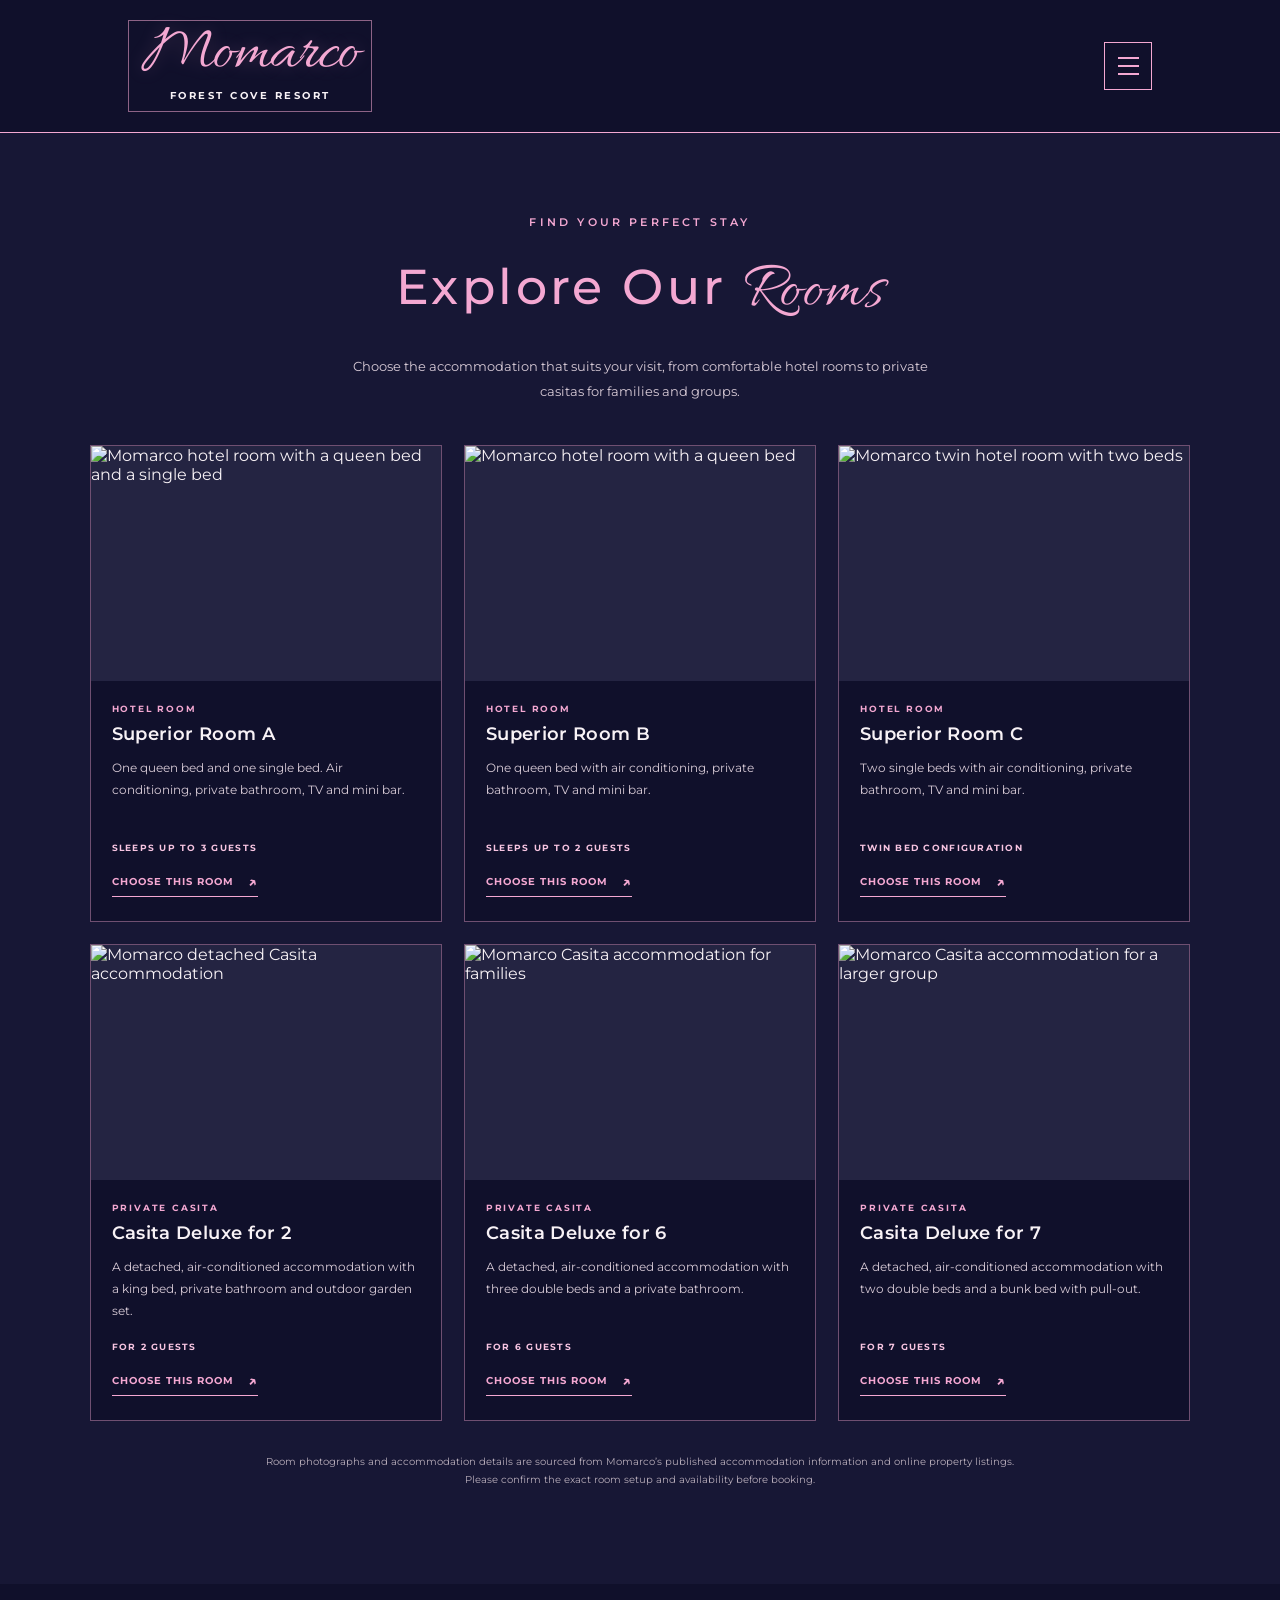
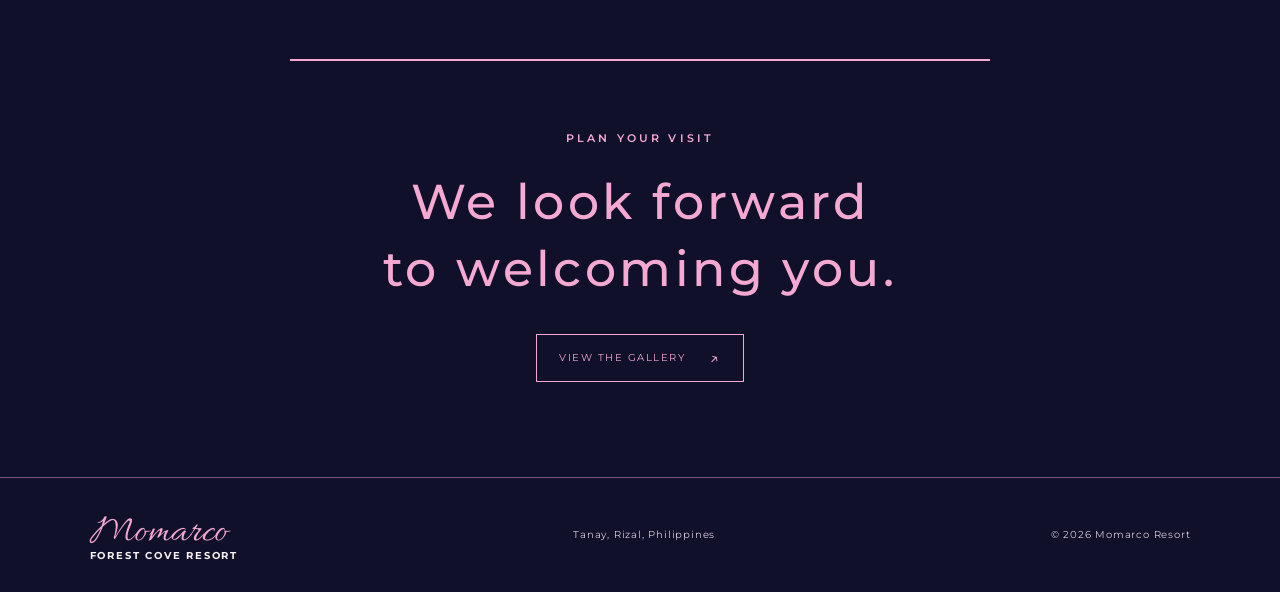
==== accommodation.html @ 99fe20fa "Create dedicated accommodation page" ====
<!doctype html>
<html lang="en">
<head>
  <meta charset="utf-8">
  <meta name="viewport" content="width=device-width, initial-scale=1">
  <meta name="theme-color" content="#11112d">
  <meta name="description" content="Explore rooms and casitas at Momarco Forest Cove Resort in Tanay, Rizal, Philippines.">
  <title>Accommodation | Momarco Forest Cove Resort</title>
  <link rel="preconnect" href="https://fonts.googleapis.com">
  <link rel="preconnect" href="https://fonts.gstatic.com" crossorigin>
  <link href="https://fonts.googleapis.com/css2?family=Allura&family=DM+Sans:wght@400;500;600;700&family=Montserrat:wght@400;500;600;700&display=swap" rel="stylesheet">
  <link rel="stylesheet" href="assets/css/style.css">
  <script src="assets/js/main.js" defer></script>
</head>
<body>
  <a class="skip-link" href="#main">Skip to content</a>
  <header class="site-header">
    <a class="brand" href="index.html" aria-label="Momarco Forest Cove Resort home">
      <span class="brand-script">Momarco</span>
      <span class="brand-place">FOREST COVE RESORT</span>
    </a>
    <button class="menu-toggle" type="button" aria-label="Open navigation" aria-expanded="false" aria-controls="primary-nav">
      <span></span><span></span><span></span>
    </button>
    <nav class="primary-nav" id="primary-nav" aria-label="Main navigation">
      <a href="index.html#about">About</a>
      <a href="index.html#gallery">Gallery</a>
      <a href="accommodation.html" aria-current="page">Accommodation</a>
      <a href="index.html#contact">Contact</a>
    </nav>
  </header>
  <main id="main">
    <section class="rooms-section" id="accommodation">
      <p class="location">FIND YOUR PERFECT STAY</p>
      <h2>Explore Our <span>Rooms</span></h2>
      <p class="rooms-intro">Choose the accommodation that suits your visit, from comfortable hotel rooms to private casitas for families and groups.</p>
      <div class="room-grid">
        <article class="room-card"><img src="https://aw-d.tripcdn.com/images/0220t12000hg7d8pfD9D4.jpg" alt="Momarco hotel room with a queen bed and a single bed" loading="lazy"><div class="room-card-content"><p class="room-category">HOTEL ROOM</p><h3>Superior Room A</h3><p>One queen bed and one single bed. Air conditioning, private bathroom, TV and mini bar.</p><p class="room-capacity">SLEEPS UP TO 3 GUESTS</p><a class="room-link" href="#contact">Choose this room <span aria-hidden="true">↗</span></a></div></article>
        <article class="room-card"><img src="https://aw-d.tripcdn.com/images/0222s12000a9x8hlkA1CD.jpg" alt="Momarco hotel room with a queen bed" loading="lazy"><div class="room-card-content"><p class="room-category">HOTEL ROOM</p><h3>Superior Room B</h3><p>One queen bed with air conditioning, private bathroom, TV and mini bar.</p><p class="room-capacity">SLEEPS UP TO 2 GUESTS</p><a class="room-link" href="#contact">Choose this room <span aria-hidden="true">↗</span></a></div></article>
        <article class="room-card"><img src="https://images.trvl-media.com/lodging/46000000/45660000/45656500/45656438/636c57ac.jpg?h=800&impolicy=fcrop&quality=medium&w=1200" alt="Momarco twin hotel room with two beds" loading="lazy"><div class="room-card-content"><p class="room-category">HOTEL ROOM</p><h3>Superior Room C</h3><p>Two single beds with air conditioning, private bathroom, TV and mini bar.</p><p class="room-capacity">TWIN BED CONFIGURATION</p><a class="room-link" href="#contact">Choose this room <span aria-hidden="true">↗</span></a></div></article>
        <article class="room-card"><img src="https://i.imgur.com/9LUOAqy.jpg" alt="Momarco detached Casita accommodation" loading="lazy"><div class="room-card-content"><p class="room-category">PRIVATE CASITA</p><h3>Casita Deluxe for 2</h3><p>A detached, air-conditioned accommodation with a king bed, private bathroom and outdoor garden set.</p><p class="room-capacity">FOR 2 GUESTS</p><a class="room-link" href="#contact">Choose this room <span aria-hidden="true">↗</span></a></div></article>
        <article class="room-card"><img src="https://i.imgur.com/8oZcl59.jpg" alt="Momarco Casita accommodation for families" loading="lazy"><div class="room-card-content"><p class="room-category">PRIVATE CASITA</p><h3>Casita Deluxe for 6</h3><p>A detached, air-conditioned accommodation with three double beds and a private bathroom.</p><p class="room-capacity">FOR 6 GUESTS</p><a class="room-link" href="#contact">Choose this room <span aria-hidden="true">↗</span></a></div></article>
        <article class="room-card"><img src="https://i.imgur.com/7xTlYbB.jpg" alt="Momarco Casita accommodation for a larger group" loading="lazy"><div class="room-card-content"><p class="room-category">PRIVATE CASITA</p><h3>Casita Deluxe for 7</h3><p>A detached, air-conditioned accommodation with two double beds and a bunk bed with pull-out.</p><p class="room-capacity">FOR 7 GUESTS</p><a class="room-link" href="#contact">Choose this room <span aria-hidden="true">↗</span></a></div></article>
      </div>
      <p class="rooms-note">Room photographs and accommodation details are sourced from Momarco’s published accommodation information and online property listings. Please confirm the exact room setup and availability before booking.</p>
    </section>
    <section class="contact" id="contact">
      <div class="pink-rule" aria-hidden="true"></div>
      <p class="location">PLAN YOUR VISIT</p>
      <h2>We look forward<br>to welcoming you.</h2>
      <a class="outline-link" href="index.html#gallery">View the gallery <span aria-hidden="true">↗</span></a>
    </section>
  </main>
  <footer class="site-footer">
    <a class="footer-brand" href="index.html">Momarco <span>FOREST COVE RESORT</span></a>
    <p>Tanay, Rizal, Philippines</p>
    <small>© <span id="year"></span> Momarco Resort</small>
  </footer>
</body>
</html>
---- assets/css/style.css ----
:root {
  --night: #10102b;
  --night-soft: #171735;
  --pink: #f4a8d2;
  --pink-soft: #f8c5e2;
  --white: #f8f2f6;
  --muted: #d8cbd7;
  --sans: "Montserrat", "DM Sans", Arial, sans-serif;
}
* { box-sizing: border-box; }
html { scroll-behavior: smooth; }
body { margin: 0; color: var(--white); background: var(--night); font-family: var(--sans); -webkit-font-smoothing: antialiased; }
a { color: inherit; text-decoration: none; }
.skip-link { position: absolute; top: -60px; left: 12px; z-index: 20; padding: 12px; background: white; color: var(--night); }
.skip-link:focus { top: 12px; }
.site-header { min-height: 126px; padding: 20px 7%; display: flex; align-items: center; justify-content: space-between; border-bottom: 1px solid var(--pink); position: relative; z-index: 5; background: var(--night); }
.brand { display: flex; flex-direction: column; align-items: center; min-width: 230px; color: var(--pink); padding: 5px 13px 9px; border: 1px solid rgba(244,168,210,.55); }
.brand-script { font: 400 66px/.88 "Allura", cursive; letter-spacing: -.025em; text-shadow: 0 0 18px rgba(244,168,210,.22); }
.brand-place { margin-top: 5px; font-size: 10px; font-weight: 700; letter-spacing: .25em; color: var(--white); white-space: nowrap; }
.menu-toggle { width: 48px; height: 48px; border: 1px solid var(--pink); background: transparent; display: flex; flex-direction: column; justify-content: center; align-items: center; gap: 6px; cursor: pointer; }
.menu-toggle span { width: 21px; height: 2px; background: var(--pink); transition: transform .2s ease; }
.menu-toggle[aria-expanded="true"] span:first-child { transform: translateY(8px) rotate(45deg); }
.menu-toggle[aria-expanded="true"] span:nth-child(2) { opacity: 0; }
.menu-toggle[aria-expanded="true"] span:last-child { transform: translateY(-8px) rotate(-45deg); }
.primary-nav { display: none; position: absolute; top: 100%; right: 7%; width: min(270px, 86vw); padding: 12px 22px; background: var(--night-soft); border: 1px solid var(--pink); }
.primary-nav.is-open { display: flex; flex-direction: column; }
.primary-nav a { padding: 15px 2px; color: var(--pink-soft); font-size: 11px; letter-spacing: .13em; text-transform: uppercase; border-bottom: 1px solid rgba(244,168,210,.22); }
.primary-nav a:last-child { border-bottom: 0; }
.intro { min-height: 0; padding: 48px 25px 18px; display: flex; flex-direction: column; align-items: center; justify-content: flex-start; text-align: center; }
.location { margin: 0 0 39px; color: var(--pink); font-size: 11px; font-weight: 600; letter-spacing: .29em; }
h1 { max-width: 900px; margin: 0; color: var(--pink); font-size: clamp(23px, 4.8vw, 38px); font-weight: 500; letter-spacing: .105em; line-height: 1.4; }
.intro-copy { max-width: 650px; margin: 75px auto 32px; color: var(--pink-soft); font-size: 14px; font-weight: 500; line-height: 1.9; letter-spacing: .12em; }
.reservation-button { min-height: 52px; display: inline-flex; align-items: center; justify-content: center; gap: 18px; margin: 0 auto 34px; padding: 0 25px; border: 1px solid var(--pink); background: var(--pink); color: var(--night); font-size: 10px; font-weight: 700; letter-spacing: .14em; text-align: center; transition: background .2s ease, color .2s ease, transform .2s ease; }
.reservation-button span { font-size: 17px; }
.reservation-button:hover, .reservation-button:focus-visible { background: transparent; color: var(--pink); transform: translateY(-2px); }
.pink-rule { width: min(100%, 700px); height: 2px; background: var(--pink); }
.gallery { display: grid; grid-template-columns: repeat(3, 1fr); gap: 12px; padding: 35px 7% 85px; }
.gallery-tile { min-height: 260px; margin: 0; position: relative; overflow: hidden; background: #171735; border: 1px solid rgba(244,168,210,.48); outline: 1px solid rgba(244,168,210,.12); outline-offset: 4px; }
.gallery-tile img { display: block; width: 100%; height: 100%; min-height: 260px; object-fit: cover; transition: transform .45s ease; }
.gallery-tile:hover img { transform: scale(1.04); }
.gallery-tile figcaption { position: absolute; inset: auto 0 0; padding: 35px 18px 17px; color: white; font-size: 9px; letter-spacing: .2em; background: linear-gradient(transparent, rgba(10,12,30,.82)); }
.stay { padding: 90px 25px 105px; text-align: center; background: var(--night-soft); }
.stay .location, .contact .location { margin-bottom: 24px; }
.stay h2, .contact h2 { margin: 0; color: var(--pink); font-size: clamp(32px, 6vw, 49px); font-weight: 500; letter-spacing: .07em; }
.stay h2 span { font-family: "Allura", cursive; font-size: 1.35em; letter-spacing: 0; }
.stay-copy { max-width: 520px; margin: 25px auto 30px; color: var(--muted); font-size: 13px; line-height: 1.9; }
.outline-link { min-height: 48px; display: inline-flex; align-items: center; gap: 24px; padding: 0 22px; border: 1px solid var(--pink); color: var(--pink); font-size: 10px; letter-spacing: .15em; text-transform: uppercase; }
.outline-link span { font-size: 17px; }
.contact { padding: 75px 25px 95px; display: flex; flex-direction: column; align-items: center; text-align: center; }
.contact .pink-rule { margin-bottom: 70px; }
.contact h2 { margin-bottom: 32px; line-height: 1.35; }
.site-footer { padding: 30px 7%; display: flex; align-items: center; justify-content: space-between; gap: 20px; border-top: 1px solid rgba(244,168,210,.45); color: var(--muted); }
.footer-brand { color: var(--pink); font: 40px "Allura", cursive; }
.footer-brand span { display: block; margin-top: -9px; text-align: center; color: var(--white); font: 700 10px var(--sans); letter-spacing: .18em; }
.site-footer p, .site-footer small { font-size: 10px; letter-spacing: .08em; }
@media (min-width: 900px) {
  .site-header { padding-left: 10%; padding-right: 10%; }
  .intro { min-height: 620px; }
  .intro-copy { font-size: 15px; }
  .gallery { padding-left: 10%; padding-right: 10%; gap: 18px; }
  .gallery-tile, .gallery-tile img { min-height: 390px; }
}
@media (max-width: 600px) {
  .site-header { min-height: 118px; padding: 17px 22px; }
  .brand { min-width: 0; padding: 5px 10px 8px; }
  .brand-script { font-size: 58px; }
  .brand-place { font-size: 8px; letter-spacing: .2em; }
  .menu-toggle { width: 43px; height: 43px; }
  .intro { min-height: 0; padding: 28px 23px 14px; }
  .location { margin-bottom: 34px; font-size: 10px; letter-spacing: .23em; }
  h1 { max-width: 350px; font-size: 23px; letter-spacing: .075em; }
  .intro-copy { margin-top: 48px; margin-bottom: 25px; font-size: 12px; line-height: 1.85; letter-spacing: .105em; }
  .reservation-button { width: min(100%, 330px); min-height: 50px; margin-bottom: 25px; padding: 0 14px; font-size: 9px; letter-spacing: .1em; }
  .gallery { grid-template-columns: 1fr 1fr; gap: 9px; padding: 10px 22px 68px; }
  .gallery-tile, .gallery-tile img { min-height: 190px; }
  .gallery-tile:nth-child(5), .gallery-tile:nth-child(6) { min-height: 180px; }
  .stay { padding: 75px 23px 82px; }
  .stay-copy { font-size: 12px; }
  .contact { padding: 58px 22px 75px; }
  .contact .pink-rule { margin-bottom: 58px; }
  .site-footer { padding: 28px 22px; flex-direction: column; text-align: center; }
}
@media (prefers-reduced-motion: reduce) {
  html { scroll-behavior: auto; }
  *, *::before, *::after { transition-duration: .01ms !important; animation-duration: .01ms !important; }
}
/* Accommodation room selection */
.rooms-section { padding: 82px 7% 95px; text-align: center; background: var(--night-soft); }
.rooms-section > .location { margin-bottom: 22px; }
.rooms-section h2 { margin: 0; color: var(--pink); font-size: clamp(32px, 6vw, 49px); font-weight: 500; letter-spacing: .07em; }
.rooms-section h2 span { font-family: "Allura", cursive; font-size: 1.35em; letter-spacing: 0; }
.rooms-intro { max-width: 610px; margin: 20px auto 42px; color: var(--muted); font-size: 13px; line-height: 1.9; }
.room-grid { display: grid; grid-template-columns: repeat(3, minmax(0, 1fr)); gap: 22px; max-width: 1160px; margin: 0 auto; text-align: left; }
.room-card { overflow: hidden; background: var(--night); border: 1px solid rgba(244,168,210,.42); }
.room-card > img { display: block; width: 100%; height: 235px; object-fit: cover; background: #242442; }
.room-card-content { padding: 22px 21px 24px; }
.room-category { margin: 0 0 9px; color: var(--pink); font-size: 9px; font-weight: 700; letter-spacing: .2em; }
.room-card h3 { margin: 0 0 12px; color: var(--white); font-size: 18px; font-weight: 600; letter-spacing: .02em; }
.room-card-content > p:not(.room-category):not(.room-capacity) { min-height: 68px; margin: 0; color: var(--muted); font-size: 12px; line-height: 1.8; }
.room-capacity { margin: 17px 0; color: var(--pink-soft); font-size: 9px; font-weight: 700; letter-spacing: .14em; }
.room-link { display: inline-flex; align-items: center; gap: 14px; padding-bottom: 5px; border-bottom: 1px solid var(--pink); color: var(--pink); font-size: 10px; font-weight: 700; letter-spacing: .1em; text-transform: uppercase; }
.room-link span { font-size: 15px; }
.rooms-note { max-width: 760px; margin: 32px auto 0; color: #b8adba; font-size: 10px; line-height: 1.8; }
@media (max-width: 900px) { .room-grid { grid-template-columns: repeat(2, minmax(0, 1fr)); } }
@media (max-width: 600px) {
  .rooms-section { padding: 65px 20px 72px; }
  .rooms-intro { margin: 17px auto 30px; font-size: 12px; }
  .room-grid { grid-template-columns: 1fr; gap: 18px; }
  .room-card > img { height: 235px; }
  .room-card-content { padding: 20px; }
  .room-card-content > p:not(.room-category):not(.room-capacity) { min-height: 0; }
}
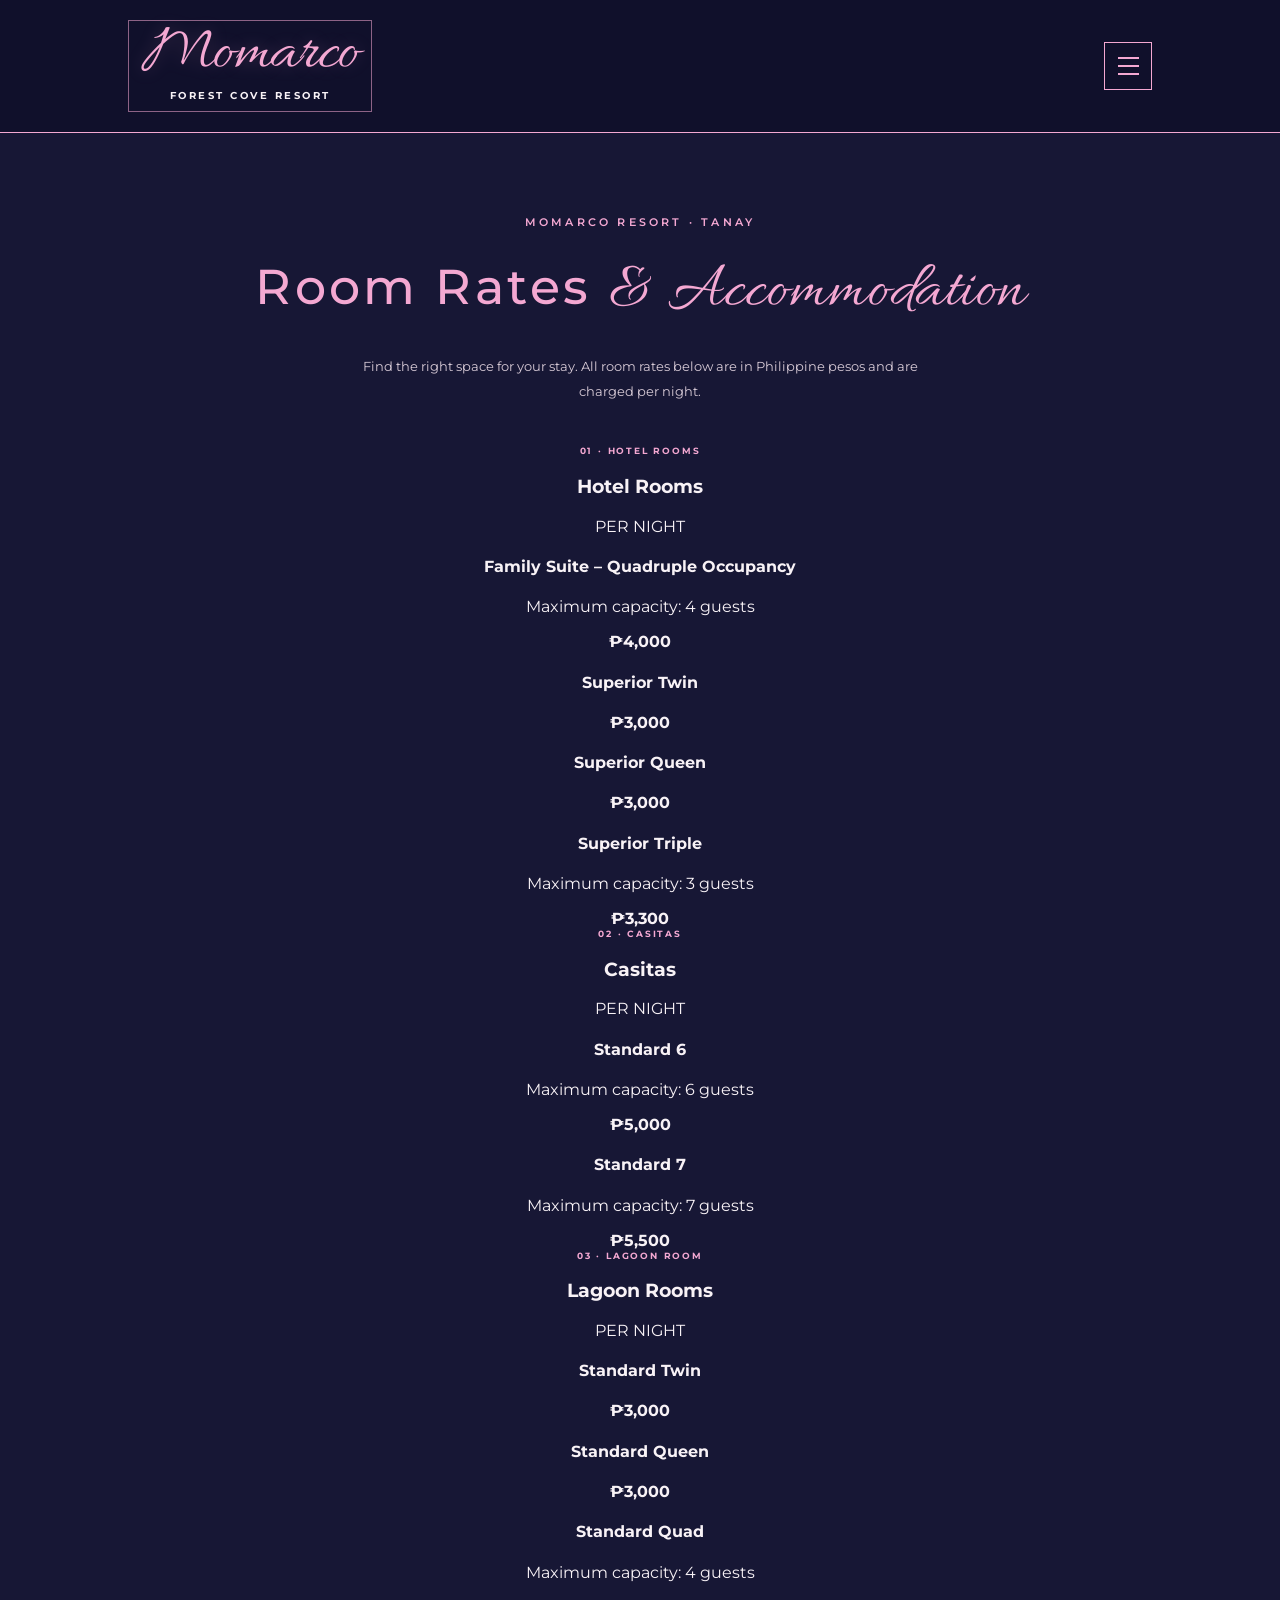
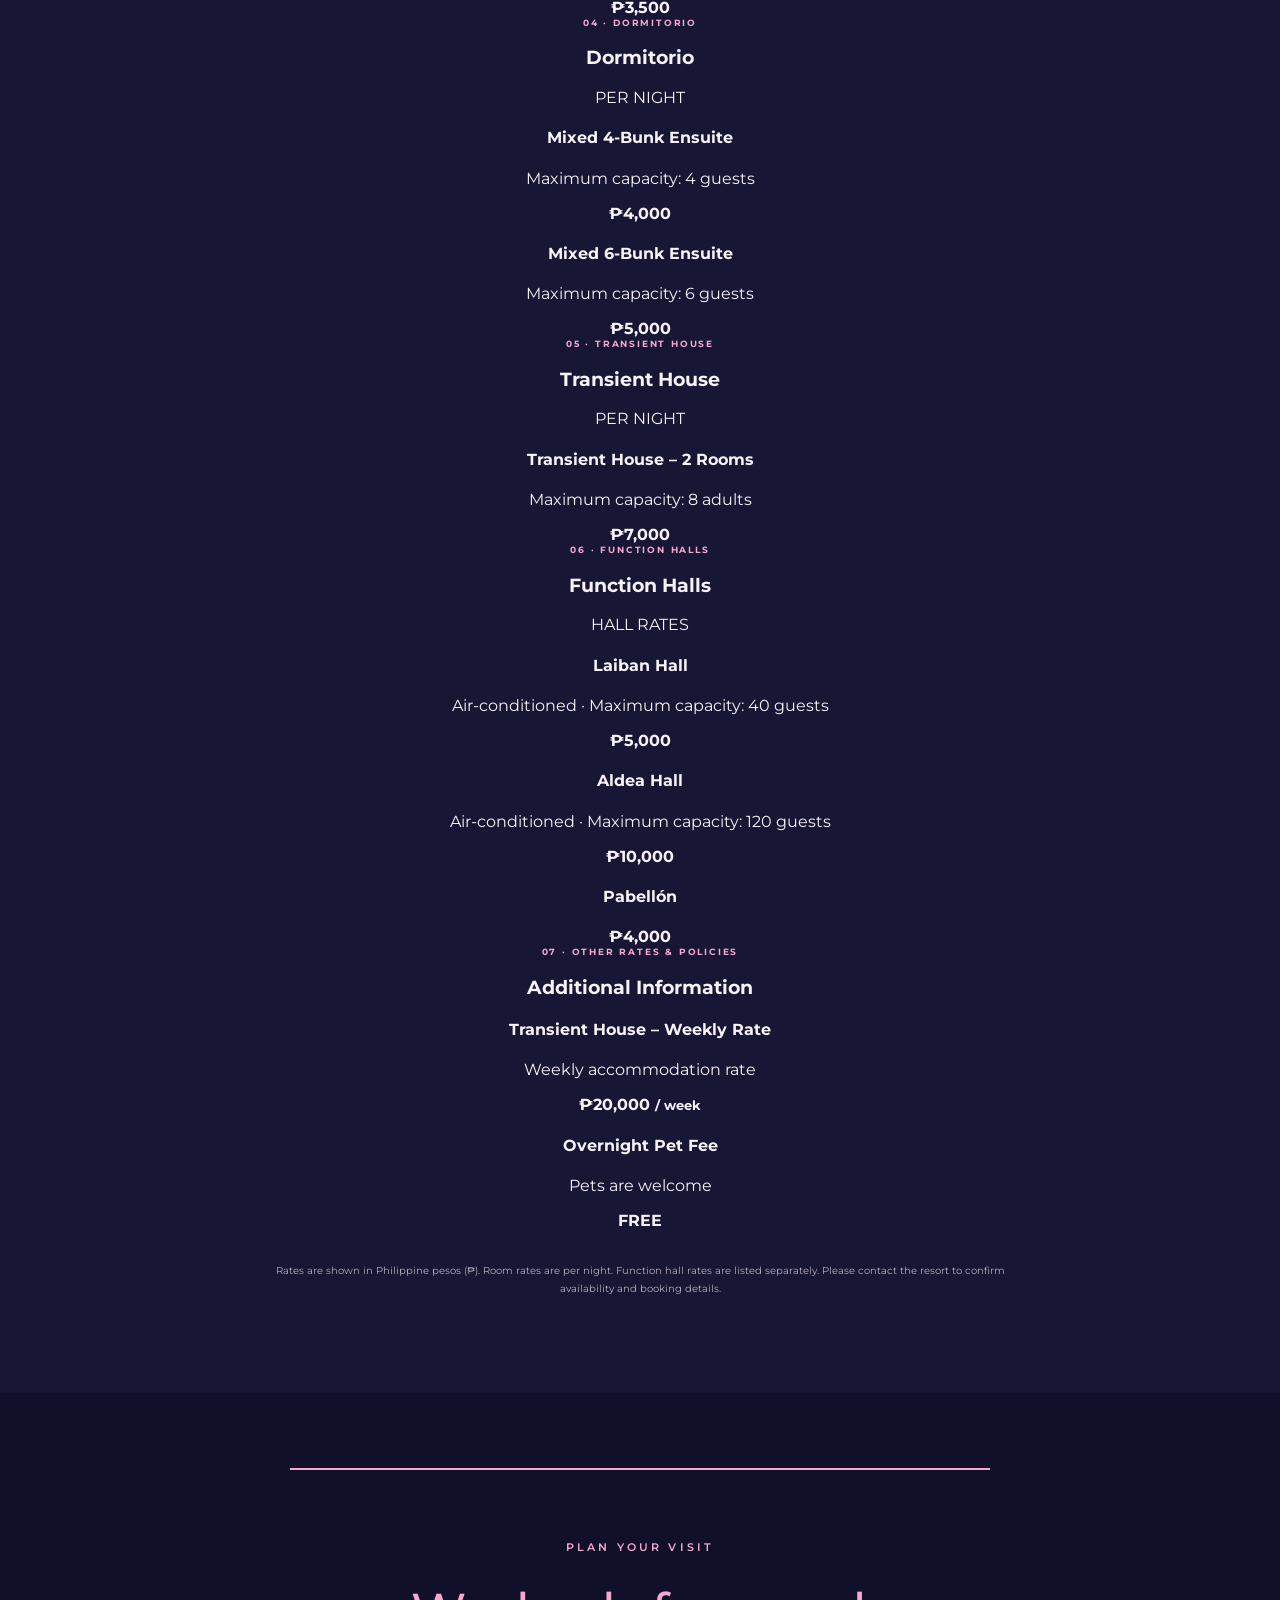
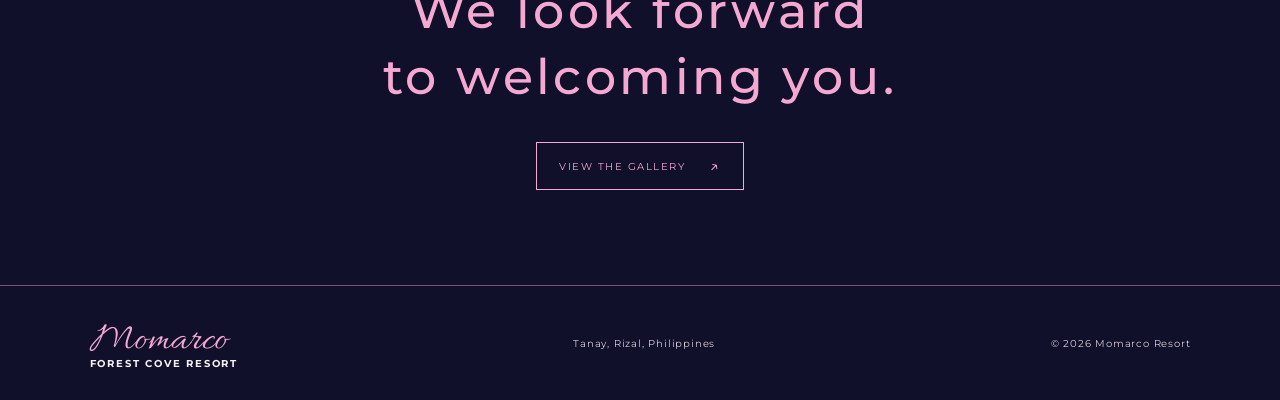
==== commit c2719bbc: "Update accommodation page with official room rates" ====
--- a/accommodation.html
+++ b/accommodation.html
@@ -31,18 +31,17 @@
   </header>
   <main id="main">
     <section class="rooms-section" id="accommodation">
-      <p class="location">FIND YOUR PERFECT STAY</p>
-      <h2>Explore Our <span>Rooms</span></h2>
-      <p class="rooms-intro">Choose the accommodation that suits your visit, from comfortable hotel rooms to private casitas for families and groups.</p>
-      <div class="room-grid">
-        <article class="room-card"><img src="https://aw-d.tripcdn.com/images/0220t12000hg7d8pfD9D4.jpg" alt="Momarco hotel room with a queen bed and a single bed" loading="lazy"><div class="room-card-content"><p class="room-category">HOTEL ROOM</p><h3>Superior Room A</h3><p>One queen bed and one single bed. Air conditioning, private bathroom, TV and mini bar.</p><p class="room-capacity">SLEEPS UP TO 3 GUESTS</p><a class="room-link" href="#contact">Choose this room <span aria-hidden="true">↗</span></a></div></article>
-        <article class="room-card"><img src="https://aw-d.tripcdn.com/images/0222s12000a9x8hlkA1CD.jpg" alt="Momarco hotel room with a queen bed" loading="lazy"><div class="room-card-content"><p class="room-category">HOTEL ROOM</p><h3>Superior Room B</h3><p>One queen bed with air conditioning, private bathroom, TV and mini bar.</p><p class="room-capacity">SLEEPS UP TO 2 GUESTS</p><a class="room-link" href="#contact">Choose this room <span aria-hidden="true">↗</span></a></div></article>
-        <article class="room-card"><img src="https://images.trvl-media.com/lodging/46000000/45660000/45656500/45656438/636c57ac.jpg?h=800&impolicy=fcrop&quality=medium&w=1200" alt="Momarco twin hotel room with two beds" loading="lazy"><div class="room-card-content"><p class="room-category">HOTEL ROOM</p><h3>Superior Room C</h3><p>Two single beds with air conditioning, private bathroom, TV and mini bar.</p><p class="room-capacity">TWIN BED CONFIGURATION</p><a class="room-link" href="#contact">Choose this room <span aria-hidden="true">↗</span></a></div></article>
-        <article class="room-card"><img src="https://i.imgur.com/9LUOAqy.jpg" alt="Momarco detached Casita accommodation" loading="lazy"><div class="room-card-content"><p class="room-category">PRIVATE CASITA</p><h3>Casita Deluxe for 2</h3><p>A detached, air-conditioned accommodation with a king bed, private bathroom and outdoor garden set.</p><p class="room-capacity">FOR 2 GUESTS</p><a class="room-link" href="#contact">Choose this room <span aria-hidden="true">↗</span></a></div></article>
-        <article class="room-card"><img src="https://i.imgur.com/8oZcl59.jpg" alt="Momarco Casita accommodation for families" loading="lazy"><div class="room-card-content"><p class="room-category">PRIVATE CASITA</p><h3>Casita Deluxe for 6</h3><p>A detached, air-conditioned accommodation with three double beds and a private bathroom.</p><p class="room-capacity">FOR 6 GUESTS</p><a class="room-link" href="#contact">Choose this room <span aria-hidden="true">↗</span></a></div></article>
-        <article class="room-card"><img src="https://i.imgur.com/7xTlYbB.jpg" alt="Momarco Casita accommodation for a larger group" loading="lazy"><div class="room-card-content"><p class="room-category">PRIVATE CASITA</p><h3>Casita Deluxe for 7</h3><p>A detached, air-conditioned accommodation with two double beds and a bunk bed with pull-out.</p><p class="room-capacity">FOR 7 GUESTS</p><a class="room-link" href="#contact">Choose this room <span aria-hidden="true">↗</span></a></div></article>
-      </div>
-      <p class="rooms-note">Room photographs and accommodation details are sourced from Momarco’s published accommodation information and online property listings. Please confirm the exact room setup and availability before booking.</p>
+      <p class="location">MOMARCO RESORT · TANAY</p>
+      <h2>Room Rates <span>&amp; Accommodation</span></h2>
+      <p class="rooms-intro">Find the right space for your stay. All room rates below are in Philippine pesos and are charged per night.</p>
+      <div class="rate-category"><div class="rate-category-heading"><p class="room-category">01 · HOTEL ROOMS</p><h3>Hotel Rooms</h3><span class="rate-period">PER NIGHT</span></div><div class="rate-list"><article class="rate-item"><div><h4>Family Suite – Quadruple Occupancy</h4><p>Maximum capacity: 4 guests</p></div><strong>₱4,000</strong></article><article class="rate-item"><div><h4>Superior Twin</h4></div><strong>₱3,000</strong></article><article class="rate-item"><div><h4>Superior Queen</h4></div><strong>₱3,000</strong></article><article class="rate-item"><div><h4>Superior Triple</h4><p>Maximum capacity: 3 guests</p></div><strong>₱3,300</strong></article></div></div>
+      <div class="rate-category"><div class="rate-category-heading"><p class="room-category">02 · CASITAS</p><h3>Casitas</h3><span class="rate-period">PER NIGHT</span></div><div class="rate-list"><article class="rate-item"><div><h4>Standard 6</h4><p>Maximum capacity: 6 guests</p></div><strong>₱5,000</strong></article><article class="rate-item"><div><h4>Standard 7</h4><p>Maximum capacity: 7 guests</p></div><strong>₱5,500</strong></article></div></div>
+      <div class="rate-category"><div class="rate-category-heading"><p class="room-category">03 · LAGOON ROOM</p><h3>Lagoon Rooms</h3><span class="rate-period">PER NIGHT</span></div><div class="rate-list"><article class="rate-item"><div><h4>Standard Twin</h4></div><strong>₱3,000</strong></article><article class="rate-item"><div><h4>Standard Queen</h4></div><strong>₱3,000</strong></article><article class="rate-item"><div><h4>Standard Quad</h4><p>Maximum capacity: 4 guests</p></div><strong>₱3,500</strong></article></div></div>
+      <div class="rate-category"><div class="rate-category-heading"><p class="room-category">04 · DORMITORIO</p><h3>Dormitorio</h3><span class="rate-period">PER NIGHT</span></div><div class="rate-list"><article class="rate-item"><div><h4>Mixed 4-Bunk Ensuite</h4><p>Maximum capacity: 4 guests</p></div><strong>₱4,000</strong></article><article class="rate-item"><div><h4>Mixed 6-Bunk Ensuite</h4><p>Maximum capacity: 6 guests</p></div><strong>₱5,000</strong></article></div></div>
+      <div class="rate-category"><div class="rate-category-heading"><p class="room-category">05 · TRANSIENT HOUSE</p><h3>Transient House</h3><span class="rate-period">PER NIGHT</span></div><div class="rate-list"><article class="rate-item"><div><h4>Transient House – 2 Rooms</h4><p>Maximum capacity: 8 adults</p></div><strong>₱7,000</strong></article></div></div>
+      <div class="rate-category"><div class="rate-category-heading"><p class="room-category">06 · FUNCTION HALLS</p><h3>Function Halls</h3><span class="rate-period">HALL RATES</span></div><div class="rate-list"><article class="rate-item"><div><h4>Laiban Hall</h4><p>Air-conditioned · Maximum capacity: 40 guests</p></div><strong>₱5,000</strong></article><article class="rate-item"><div><h4>Aldea Hall</h4><p>Air-conditioned · Maximum capacity: 120 guests</p></div><strong>₱10,000</strong></article><article class="rate-item"><div><h4>Pabellón</h4></div><strong>₱4,000</strong></article></div></div>
+      <div class="rate-category"><div class="rate-category-heading"><p class="room-category">07 · OTHER RATES &amp; POLICIES</p><h3>Additional Information</h3></div><div class="rate-list"><article class="rate-item"><div><h4>Transient House – Weekly Rate</h4><p>Weekly accommodation rate</p></div><strong>₱20,000 <small>/ week</small></strong></article><article class="rate-item"><div><h4>Overnight Pet Fee</h4><p>Pets are welcome</p></div><strong><span class="free-rate">FREE</span></strong></article></div></div>
+      <p class="rooms-note">Rates are shown in Philippine pesos (₱). Room rates are per night. Function hall rates are listed separately. Please contact the resort to confirm availability and booking details.</p>
     </section>
     <section class="contact" id="contact">
       <div class="pink-rule" aria-hidden="true"></div>
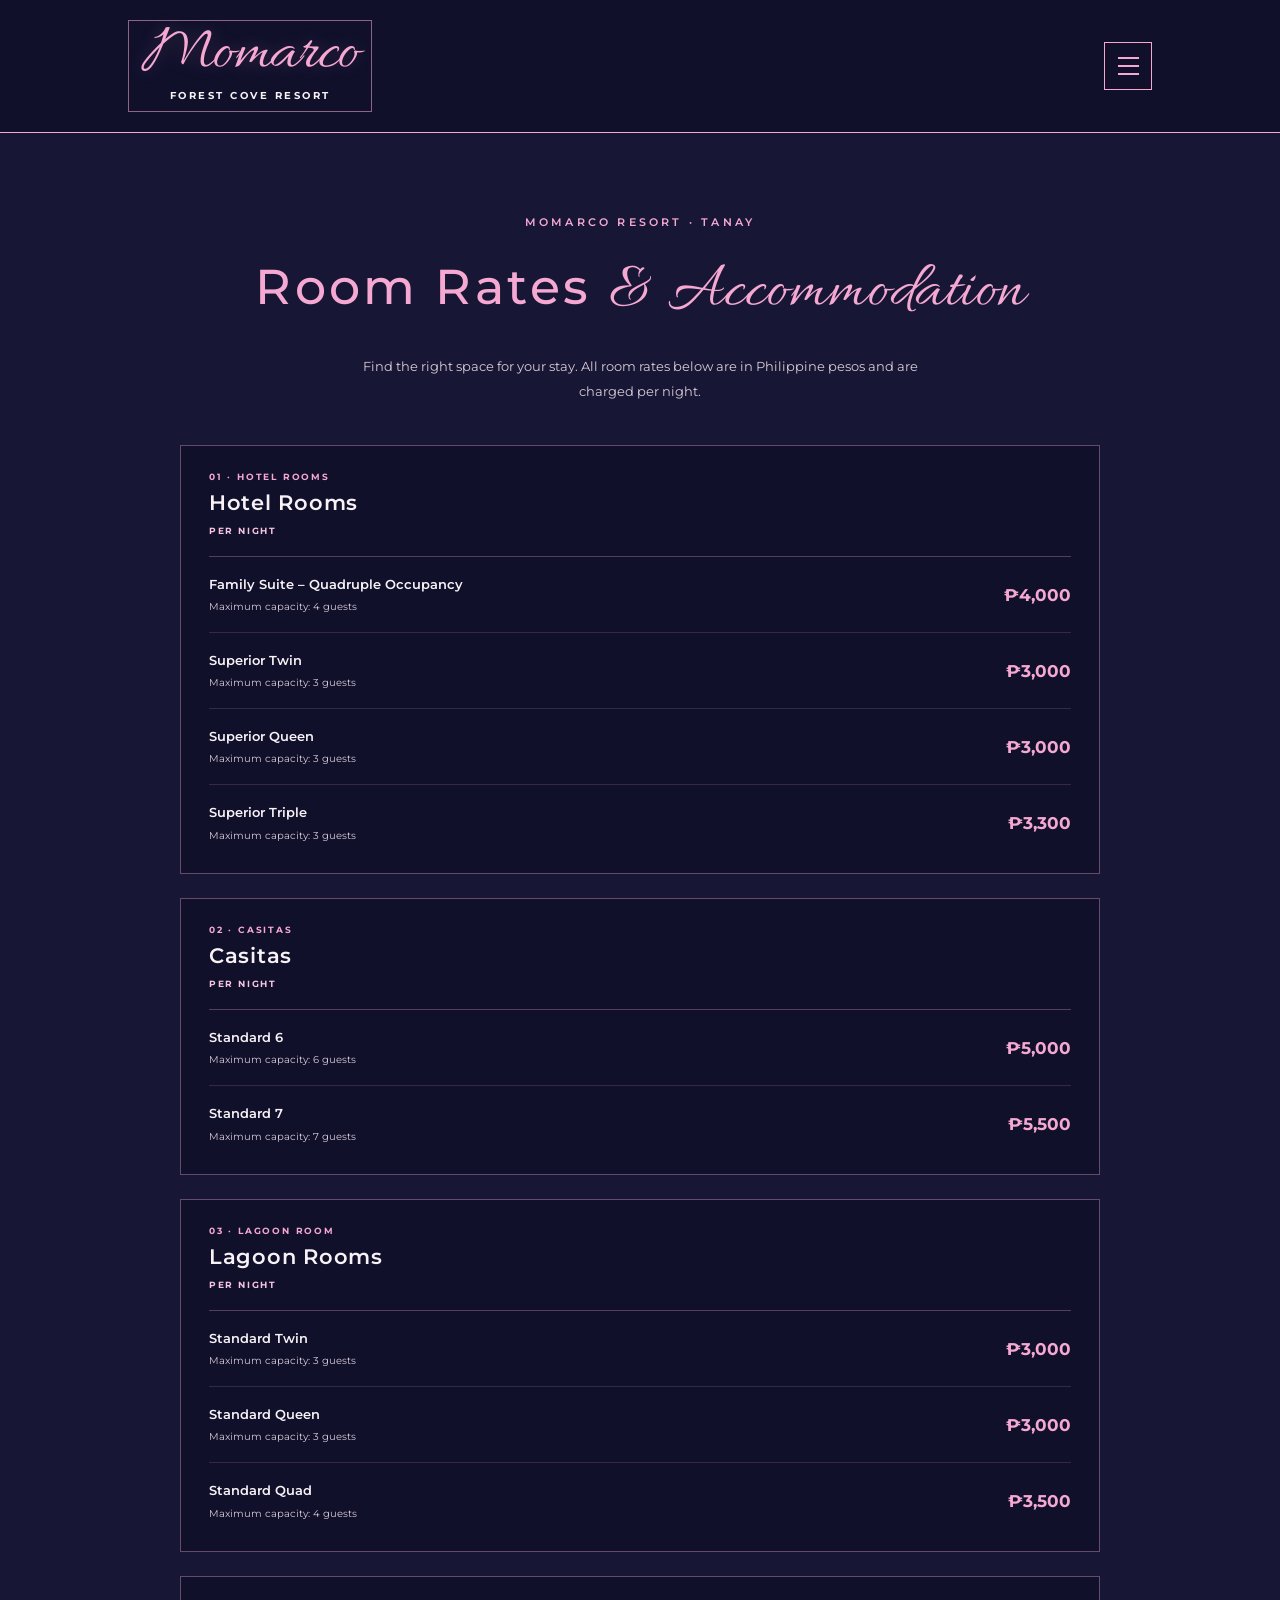
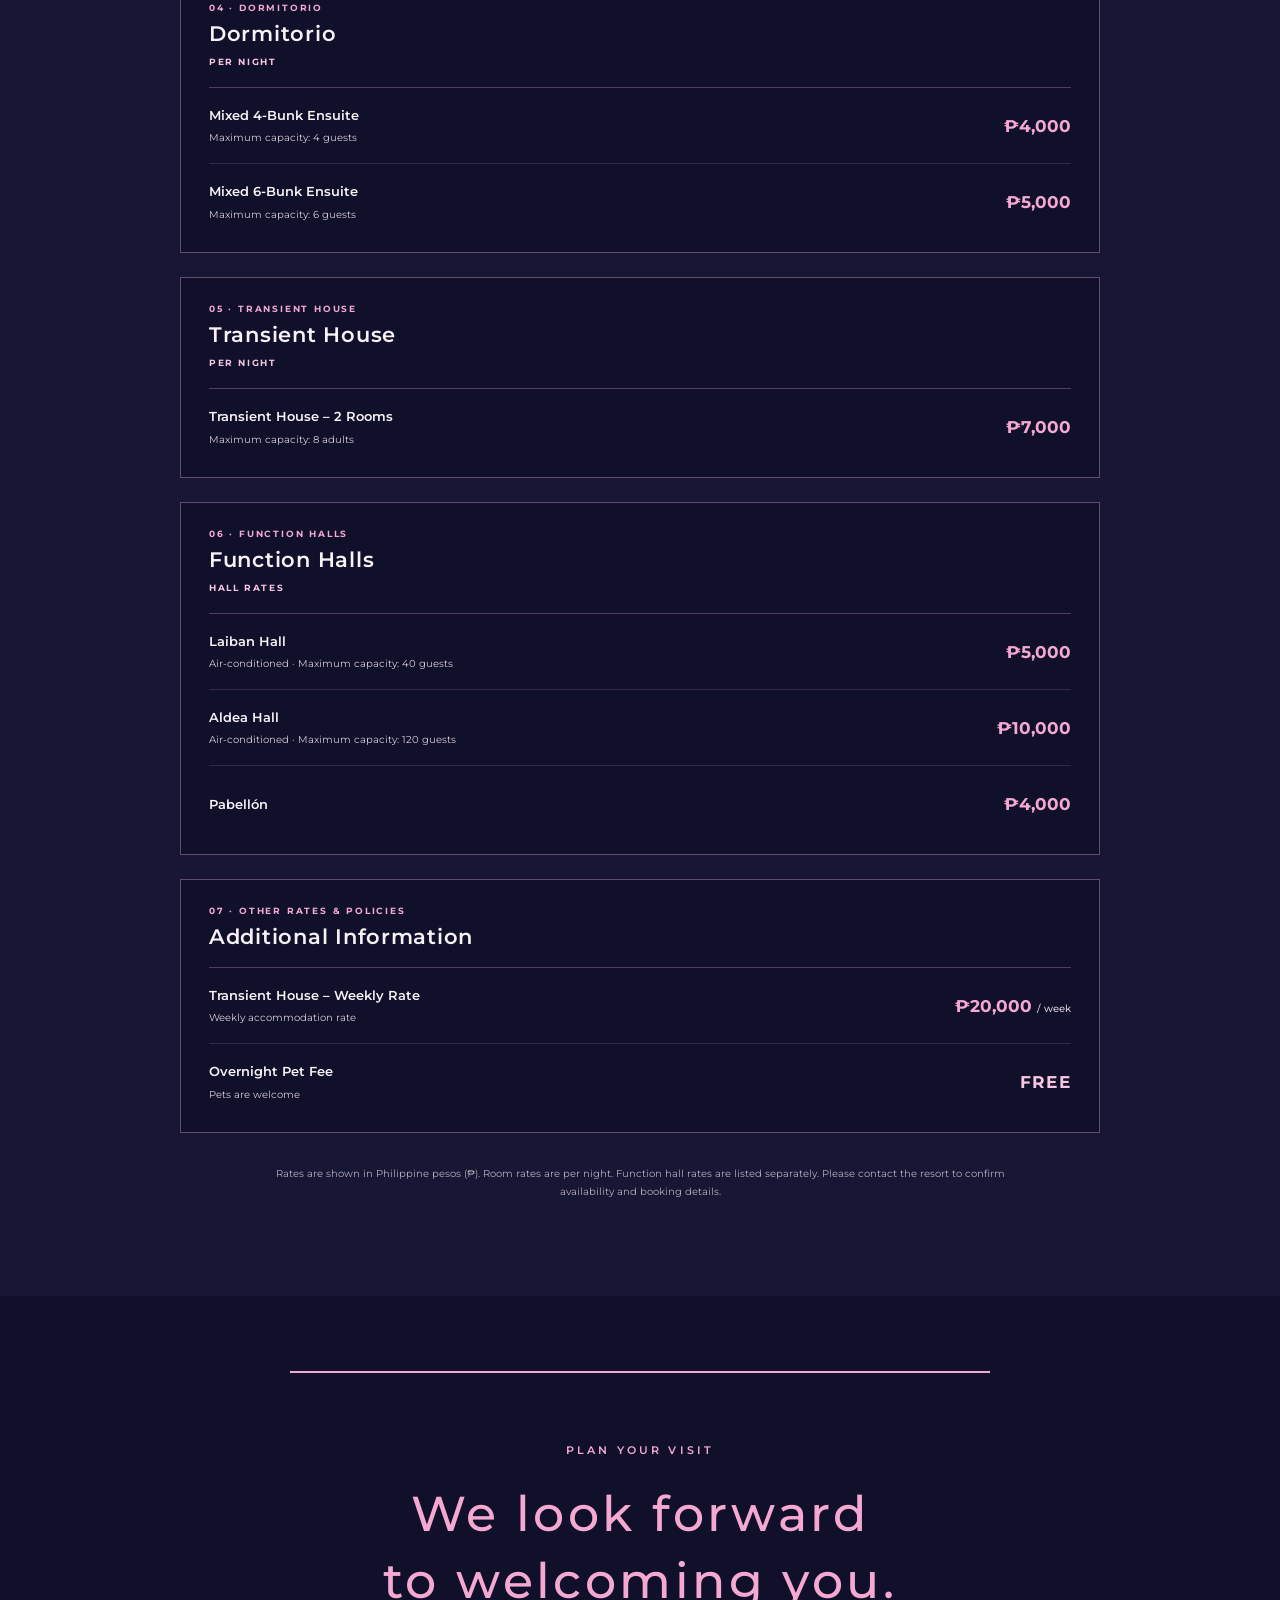
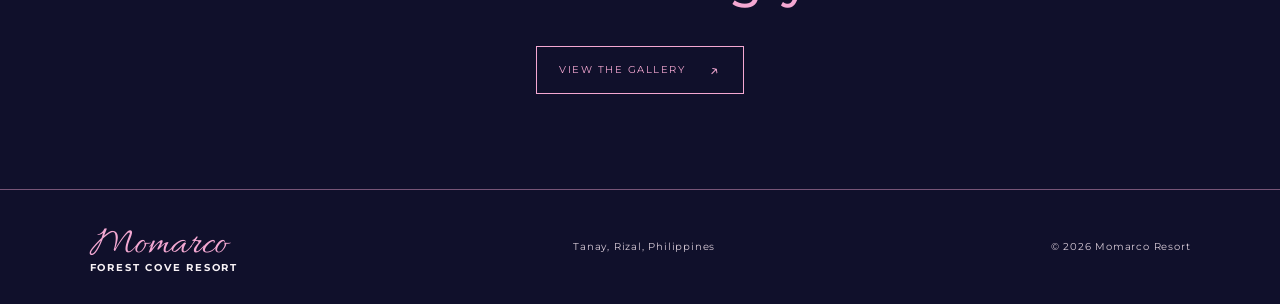
==== commit 7fe979b5: "Add three-guest capacities to twin and queen rooms" ====
--- a/accommodation.html
+++ b/accommodation.html
@@ -34,9 +34,9 @@
       <p class="location">MOMARCO RESORT · TANAY</p>
       <h2>Room Rates <span>&amp; Accommodation</span></h2>
       <p class="rooms-intro">Find the right space for your stay. All room rates below are in Philippine pesos and are charged per night.</p>
-      <div class="rate-category"><div class="rate-category-heading"><p class="room-category">01 · HOTEL ROOMS</p><h3>Hotel Rooms</h3><span class="rate-period">PER NIGHT</span></div><div class="rate-list"><article class="rate-item"><div><h4>Family Suite – Quadruple Occupancy</h4><p>Maximum capacity: 4 guests</p></div><strong>₱4,000</strong></article><article class="rate-item"><div><h4>Superior Twin</h4></div><strong>₱3,000</strong></article><article class="rate-item"><div><h4>Superior Queen</h4></div><strong>₱3,000</strong></article><article class="rate-item"><div><h4>Superior Triple</h4><p>Maximum capacity: 3 guests</p></div><strong>₱3,300</strong></article></div></div>
+      <div class="rate-category"><div class="rate-category-heading"><p class="room-category">01 · HOTEL ROOMS</p><h3>Hotel Rooms</h3><span class="rate-period">PER NIGHT</span></div><div class="rate-list"><article class="rate-item"><div><h4>Family Suite – Quadruple Occupancy</h4><p>Maximum capacity: 4 guests</p></div><strong>₱4,000</strong></article><article class="rate-item"><div><h4>Superior Twin</h4><p>Maximum capacity: 3 guests</p></div><strong>₱3,000</strong></article><article class="rate-item"><div><h4>Superior Queen</h4><p>Maximum capacity: 3 guests</p></div><strong>₱3,000</strong></article><article class="rate-item"><div><h4>Superior Triple</h4><p>Maximum capacity: 3 guests</p></div><strong>₱3,300</strong></article></div></div>
       <div class="rate-category"><div class="rate-category-heading"><p class="room-category">02 · CASITAS</p><h3>Casitas</h3><span class="rate-period">PER NIGHT</span></div><div class="rate-list"><article class="rate-item"><div><h4>Standard 6</h4><p>Maximum capacity: 6 guests</p></div><strong>₱5,000</strong></article><article class="rate-item"><div><h4>Standard 7</h4><p>Maximum capacity: 7 guests</p></div><strong>₱5,500</strong></article></div></div>
-      <div class="rate-category"><div class="rate-category-heading"><p class="room-category">03 · LAGOON ROOM</p><h3>Lagoon Rooms</h3><span class="rate-period">PER NIGHT</span></div><div class="rate-list"><article class="rate-item"><div><h4>Standard Twin</h4></div><strong>₱3,000</strong></article><article class="rate-item"><div><h4>Standard Queen</h4></div><strong>₱3,000</strong></article><article class="rate-item"><div><h4>Standard Quad</h4><p>Maximum capacity: 4 guests</p></div><strong>₱3,500</strong></article></div></div>
+      <div class="rate-category"><div class="rate-category-heading"><p class="room-category">03 · LAGOON ROOM</p><h3>Lagoon Rooms</h3><span class="rate-period">PER NIGHT</span></div><div class="rate-list"><article class="rate-item"><div><h4>Standard Twin</h4><p>Maximum capacity: 3 guests</p></div><strong>₱3,000</strong></article><article class="rate-item"><div><h4>Standard Queen</h4><p>Maximum capacity: 3 guests</p></div><strong>₱3,000</strong></article><article class="rate-item"><div><h4>Standard Quad</h4><p>Maximum capacity: 4 guests</p></div><strong>₱3,500</strong></article></div></div>
       <div class="rate-category"><div class="rate-category-heading"><p class="room-category">04 · DORMITORIO</p><h3>Dormitorio</h3><span class="rate-period">PER NIGHT</span></div><div class="rate-list"><article class="rate-item"><div><h4>Mixed 4-Bunk Ensuite</h4><p>Maximum capacity: 4 guests</p></div><strong>₱4,000</strong></article><article class="rate-item"><div><h4>Mixed 6-Bunk Ensuite</h4><p>Maximum capacity: 6 guests</p></div><strong>₱5,000</strong></article></div></div>
       <div class="rate-category"><div class="rate-category-heading"><p class="room-category">05 · TRANSIENT HOUSE</p><h3>Transient House</h3><span class="rate-period">PER NIGHT</span></div><div class="rate-list"><article class="rate-item"><div><h4>Transient House – 2 Rooms</h4><p>Maximum capacity: 8 adults</p></div><strong>₱7,000</strong></article></div></div>
       <div class="rate-category"><div class="rate-category-heading"><p class="room-category">06 · FUNCTION HALLS</p><h3>Function Halls</h3><span class="rate-period">HALL RATES</span></div><div class="rate-list"><article class="rate-item"><div><h4>Laiban Hall</h4><p>Air-conditioned · Maximum capacity: 40 guests</p></div><strong>₱5,000</strong></article><article class="rate-item"><div><h4>Aldea Hall</h4><p>Air-conditioned · Maximum capacity: 120 guests</p></div><strong>₱10,000</strong></article><article class="rate-item"><div><h4>Pabellón</h4></div><strong>₱4,000</strong></article></div></div>
--- a/assets/css/style.css
+++ b/assets/css/style.css
@@ -110,3 +110,26 @@
   .room-card-content { padding: 20px; }
   .room-card-content > p:not(.room-category):not(.room-capacity) { min-height: 0; }
 }
+
+/* Accommodation rate list */
+.rate-category { max-width: 920px; margin: 0 auto 24px; padding: 25px 28px 12px; text-align: left; background: var(--night); border: 1px solid rgba(244,168,210,.38); }
+.rate-category-heading { padding: 0 0 18px; border-bottom: 1px solid rgba(244,168,210,.3); }
+.rate-category-heading .room-category { margin-bottom: 8px; }
+.rate-category-heading h3 { margin: 0; color: var(--white); font-size: 21px; font-weight: 600; letter-spacing: .035em; }
+.rate-period { display: inline-block; margin-top: 10px; color: var(--pink-soft); font-size: 9px; font-weight: 700; letter-spacing: .18em; }
+.rate-list { display: flex; flex-direction: column; }
+.rate-item { min-height: 76px; display: flex; align-items: center; justify-content: space-between; gap: 18px; padding: 16px 0; border-bottom: 1px solid rgba(244,168,210,.16); }
+.rate-item:last-child { border-bottom: 0; }
+.rate-item h4 { margin: 0; color: var(--white); font-size: 13px; font-weight: 600; line-height: 1.5; }
+.rate-item p { margin: 5px 0 0; color: var(--muted); font-size: 10px; line-height: 1.6; }
+.rate-item > strong { flex: 0 0 auto; color: var(--pink); font-size: 17px; font-weight: 700; white-space: nowrap; }
+.rate-item > strong small { color: var(--muted); font-size: 10px; font-weight: 500; }
+.rate-item > strong .free-rate { color: var(--pink-soft); letter-spacing: .08em; }
+@media (max-width: 600px) {
+  .rate-category { margin-bottom: 16px; padding: 20px 17px 8px; }
+  .rate-category-heading h3 { font-size: 19px; }
+  .rate-item { min-height: 70px; gap: 12px; padding: 14px 0; }
+  .rate-item h4 { font-size: 12px; }
+  .rate-item p { max-width: 235px; font-size: 9px; }
+  .rate-item > strong { font-size: 15px; }
+}
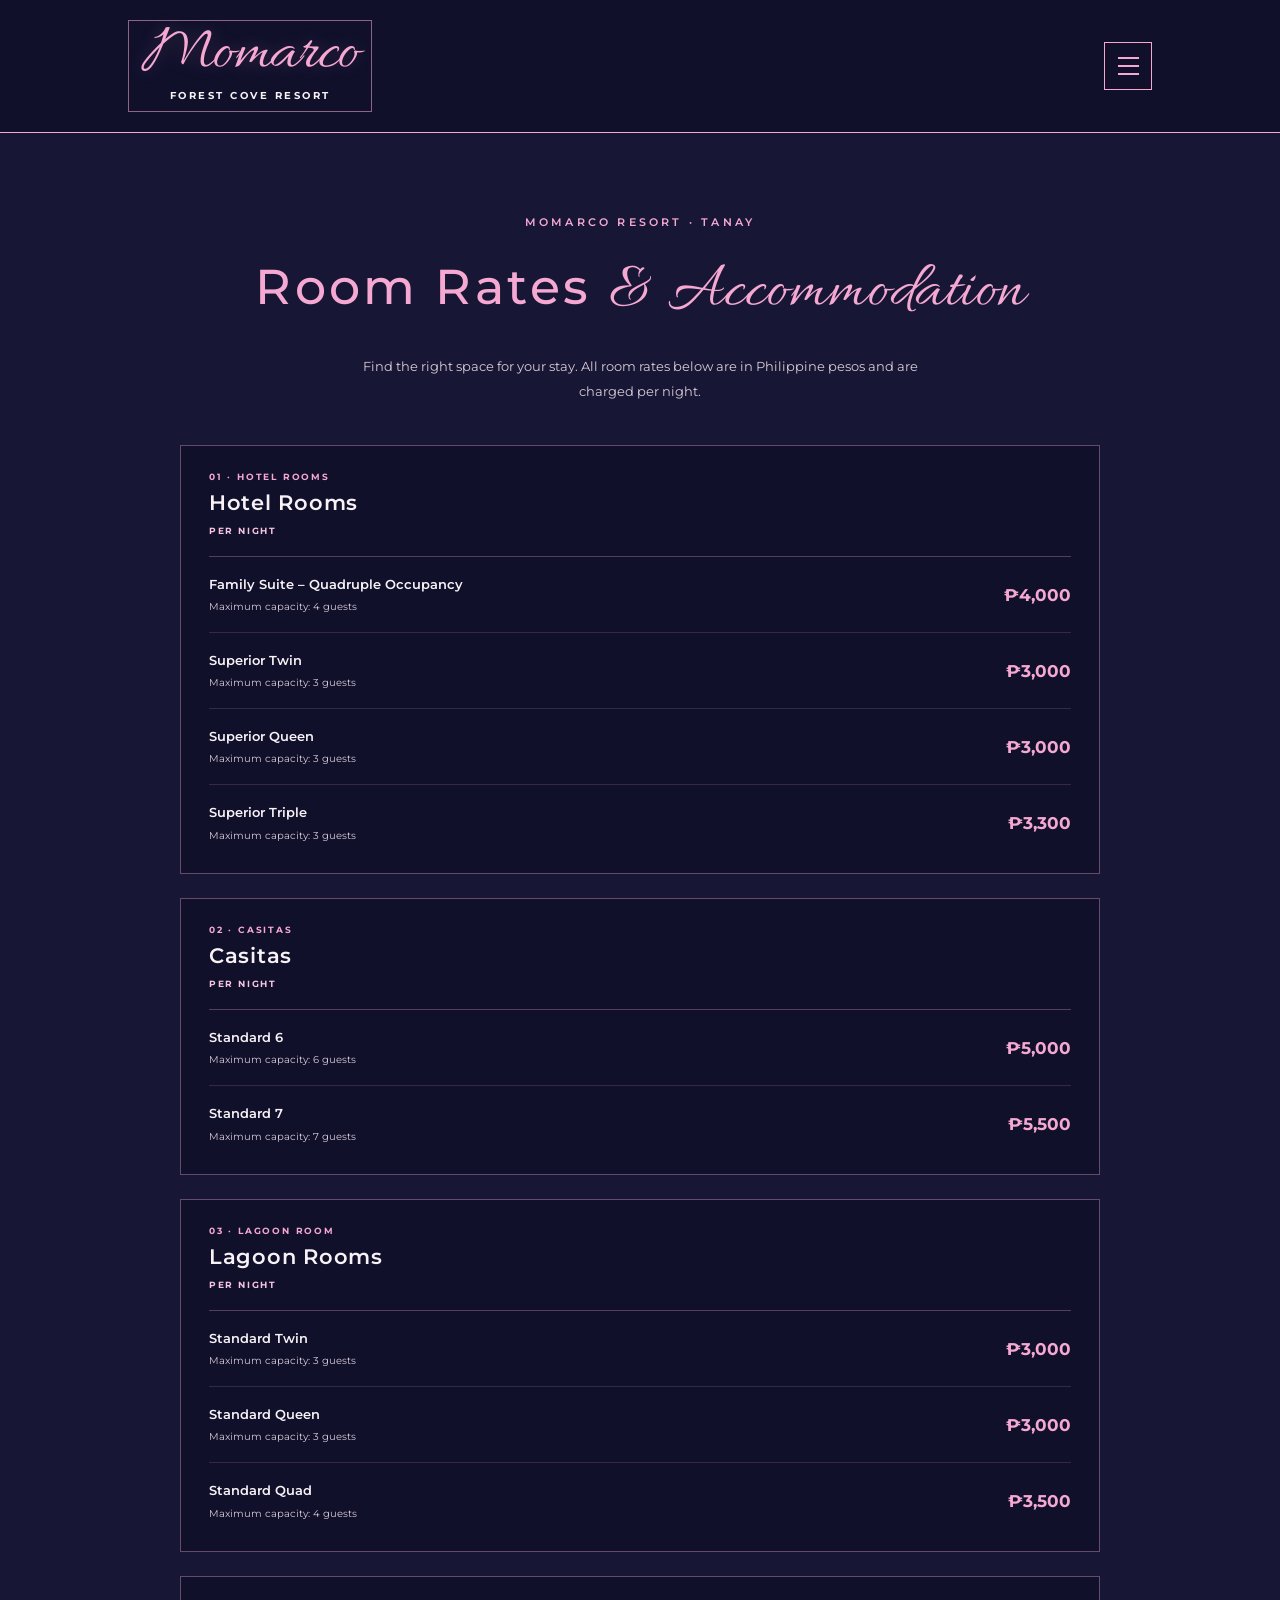
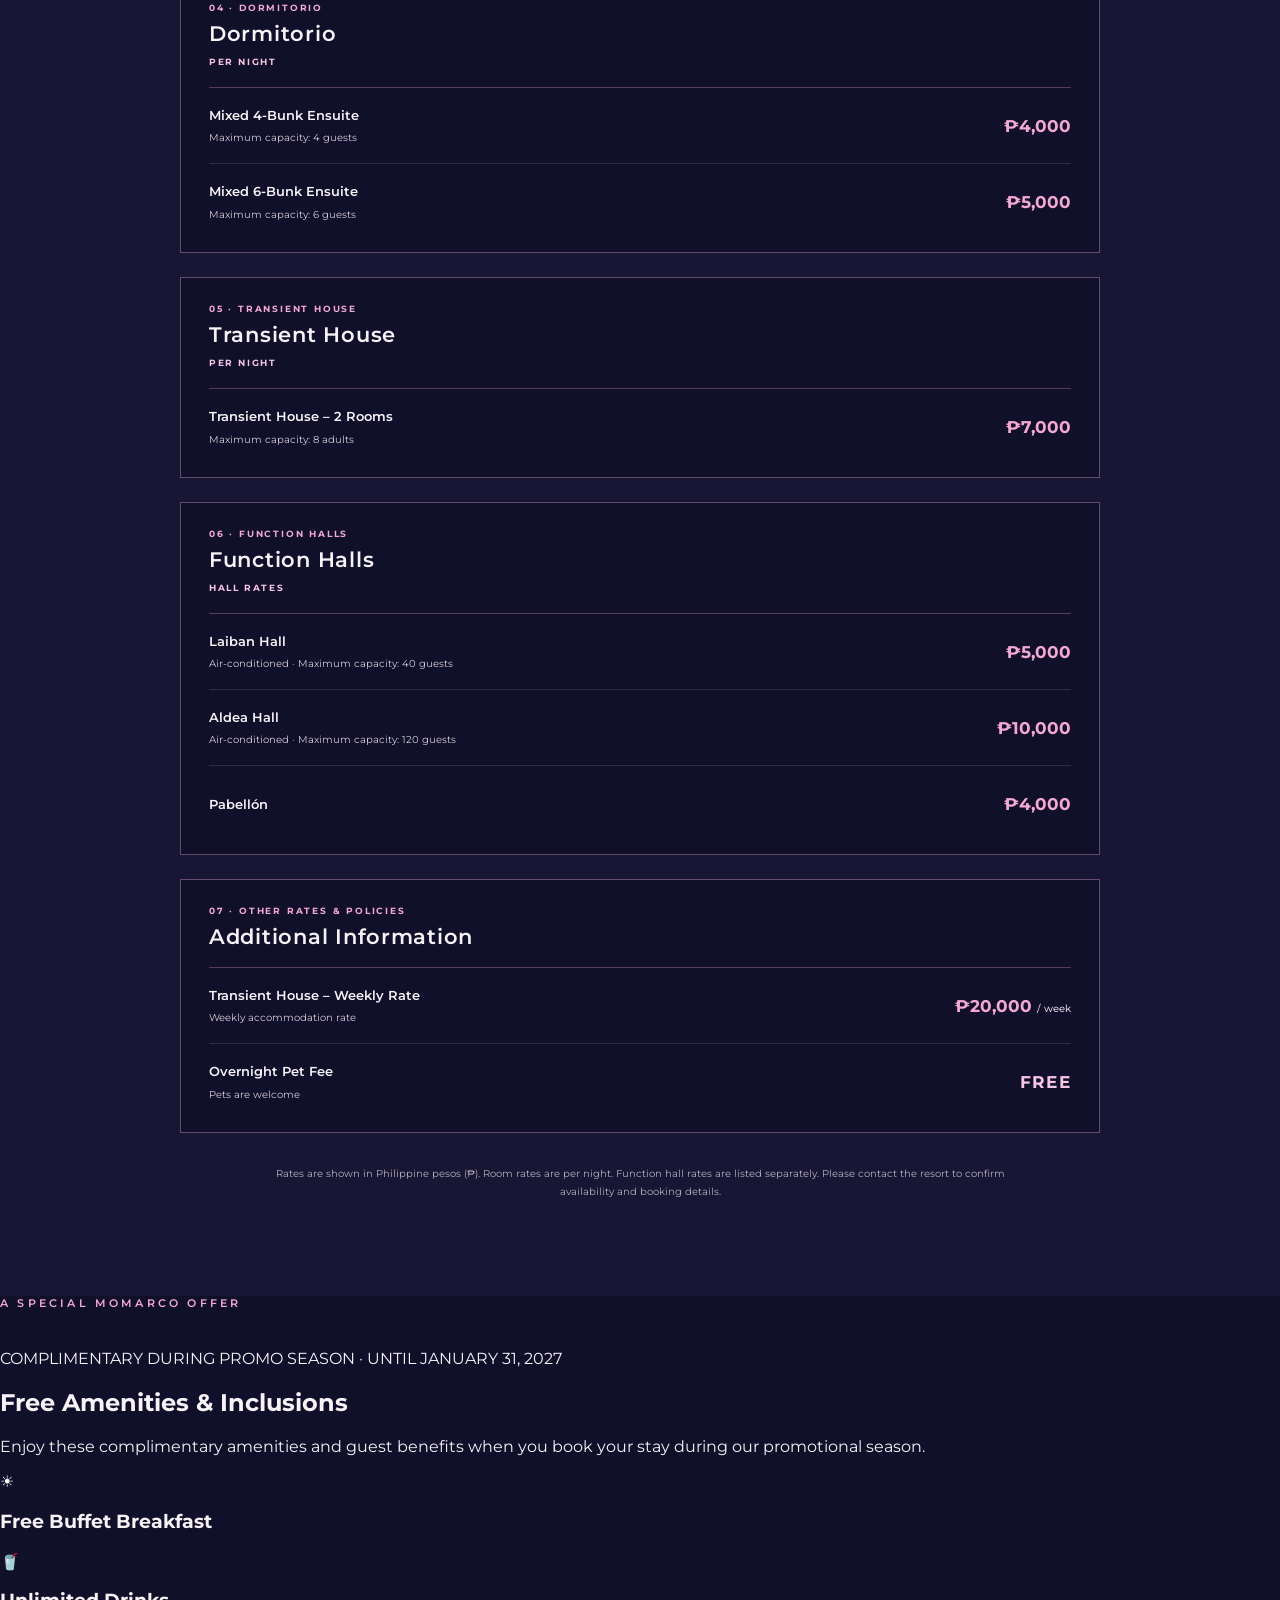
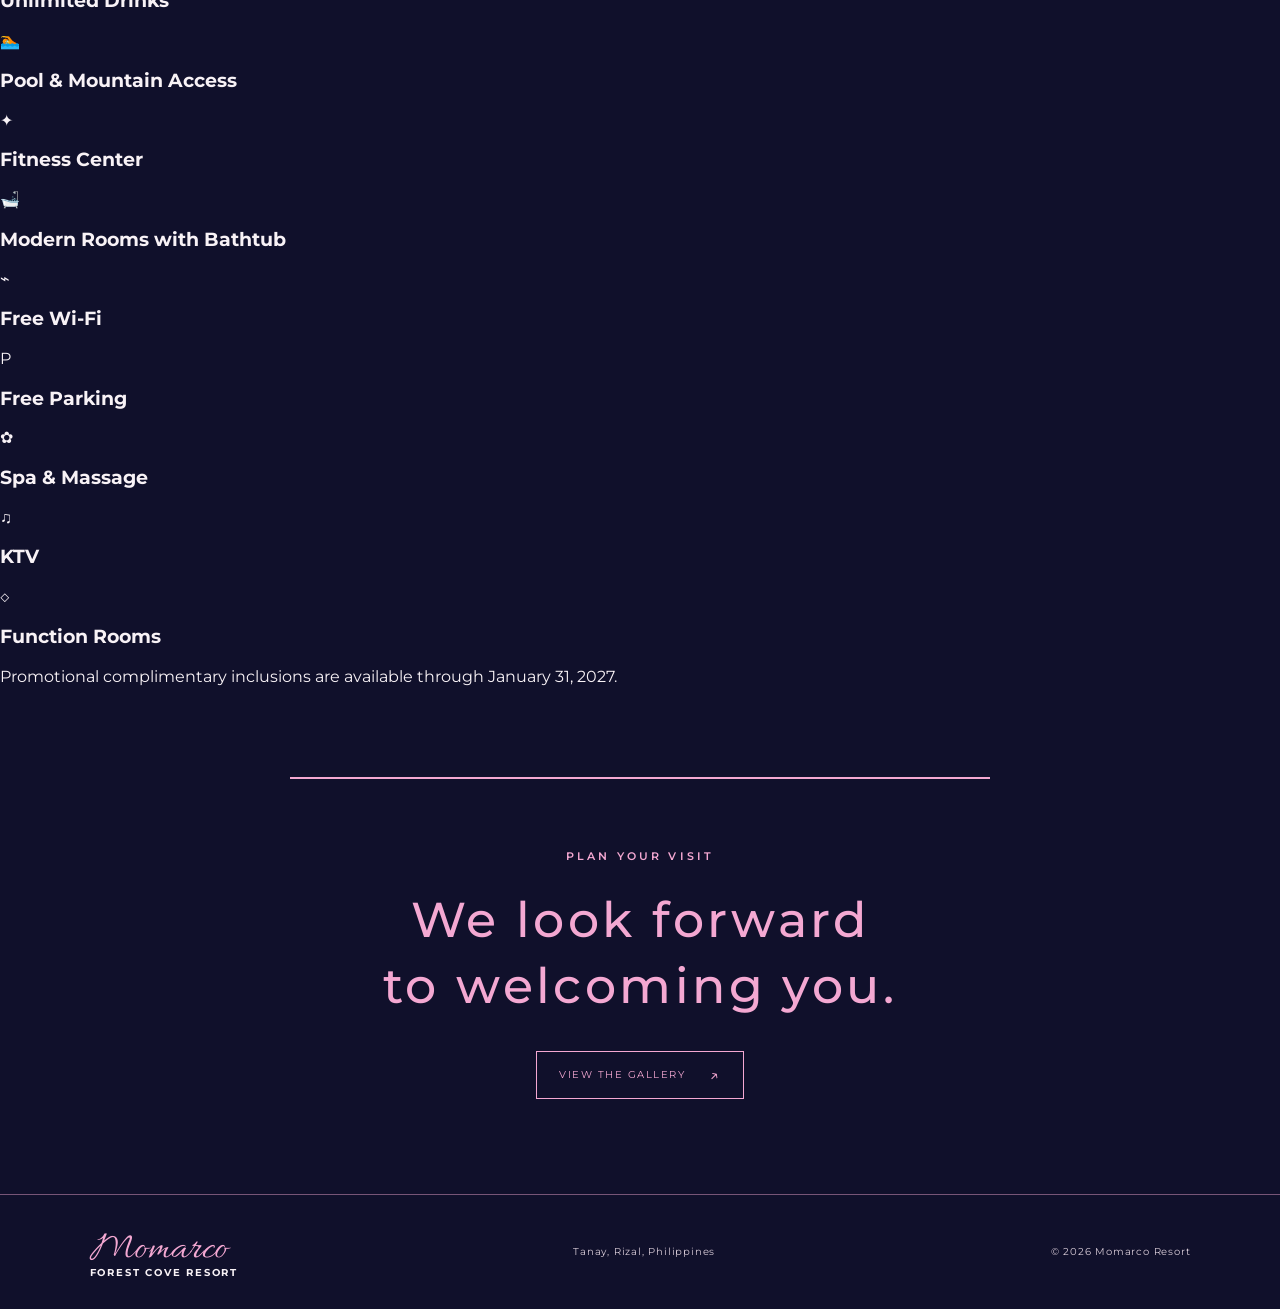
==== commit e0c5d2d0: "Add complimentary amenities promotion to accommodation page" ====
--- a/accommodation.html
+++ b/accommodation.html
@@ -43,6 +43,25 @@
       <div class="rate-category"><div class="rate-category-heading"><p class="room-category">07 · OTHER RATES &amp; POLICIES</p><h3>Additional Information</h3></div><div class="rate-list"><article class="rate-item"><div><h4>Transient House – Weekly Rate</h4><p>Weekly accommodation rate</p></div><strong>₱20,000 <small>/ week</small></strong></article><article class="rate-item"><div><h4>Overnight Pet Fee</h4><p>Pets are welcome</p></div><strong><span class="free-rate">FREE</span></strong></article></div></div>
       <p class="rooms-note">Rates are shown in Philippine pesos (₱). Room rates are per night. Function hall rates are listed separately. Please contact the resort to confirm availability and booking details.</p>
     </section>
+      <section class="amenities-section" id="free-amenities" aria-labelledby="amenities-title">
+        <p class="location">A SPECIAL MOMARCO OFFER</p>
+        <p class="amenities-promo">COMPLIMENTARY DURING PROMO SEASON · UNTIL JANUARY 31, 2027</p>
+        <h2 id="amenities-title">Free Amenities <span>&amp; Inclusions</span></h2>
+        <p class="amenities-intro">Enjoy these complimentary amenities and guest benefits when you book your stay during our promotional season.</p>
+        <div class="amenities-grid">
+          <article class="amenity-card"><span aria-hidden="true">☀</span><h3>Free Buffet Breakfast</h3></article>
+          <article class="amenity-card"><span aria-hidden="true">🥤</span><h3>Unlimited Drinks</h3></article>
+          <article class="amenity-card"><span aria-hidden="true">🏊</span><h3>Pool &amp; Mountain Access</h3></article>
+          <article class="amenity-card"><span aria-hidden="true">✦</span><h3>Fitness Center</h3></article>
+          <article class="amenity-card"><span aria-hidden="true">🛁</span><h3>Modern Rooms with Bathtub</h3></article>
+          <article class="amenity-card"><span aria-hidden="true">⌁</span><h3>Free Wi-Fi</h3></article>
+          <article class="amenity-card"><span aria-hidden="true">P</span><h3>Free Parking</h3></article>
+          <article class="amenity-card"><span aria-hidden="true">✿</span><h3>Spa &amp; Massage</h3></article>
+          <article class="amenity-card"><span aria-hidden="true">♫</span><h3>KTV</h3></article>
+          <article class="amenity-card"><span aria-hidden="true">◇</span><h3>Function Rooms</h3></article>
+        </div>
+        <p class="amenities-footnote">Promotional complimentary inclusions are available through January 31, 2027.</p>
+      </section>
     <section class="contact" id="contact">
       <div class="pink-rule" aria-hidden="true"></div>
       <p class="location">PLAN YOUR VISIT</p>
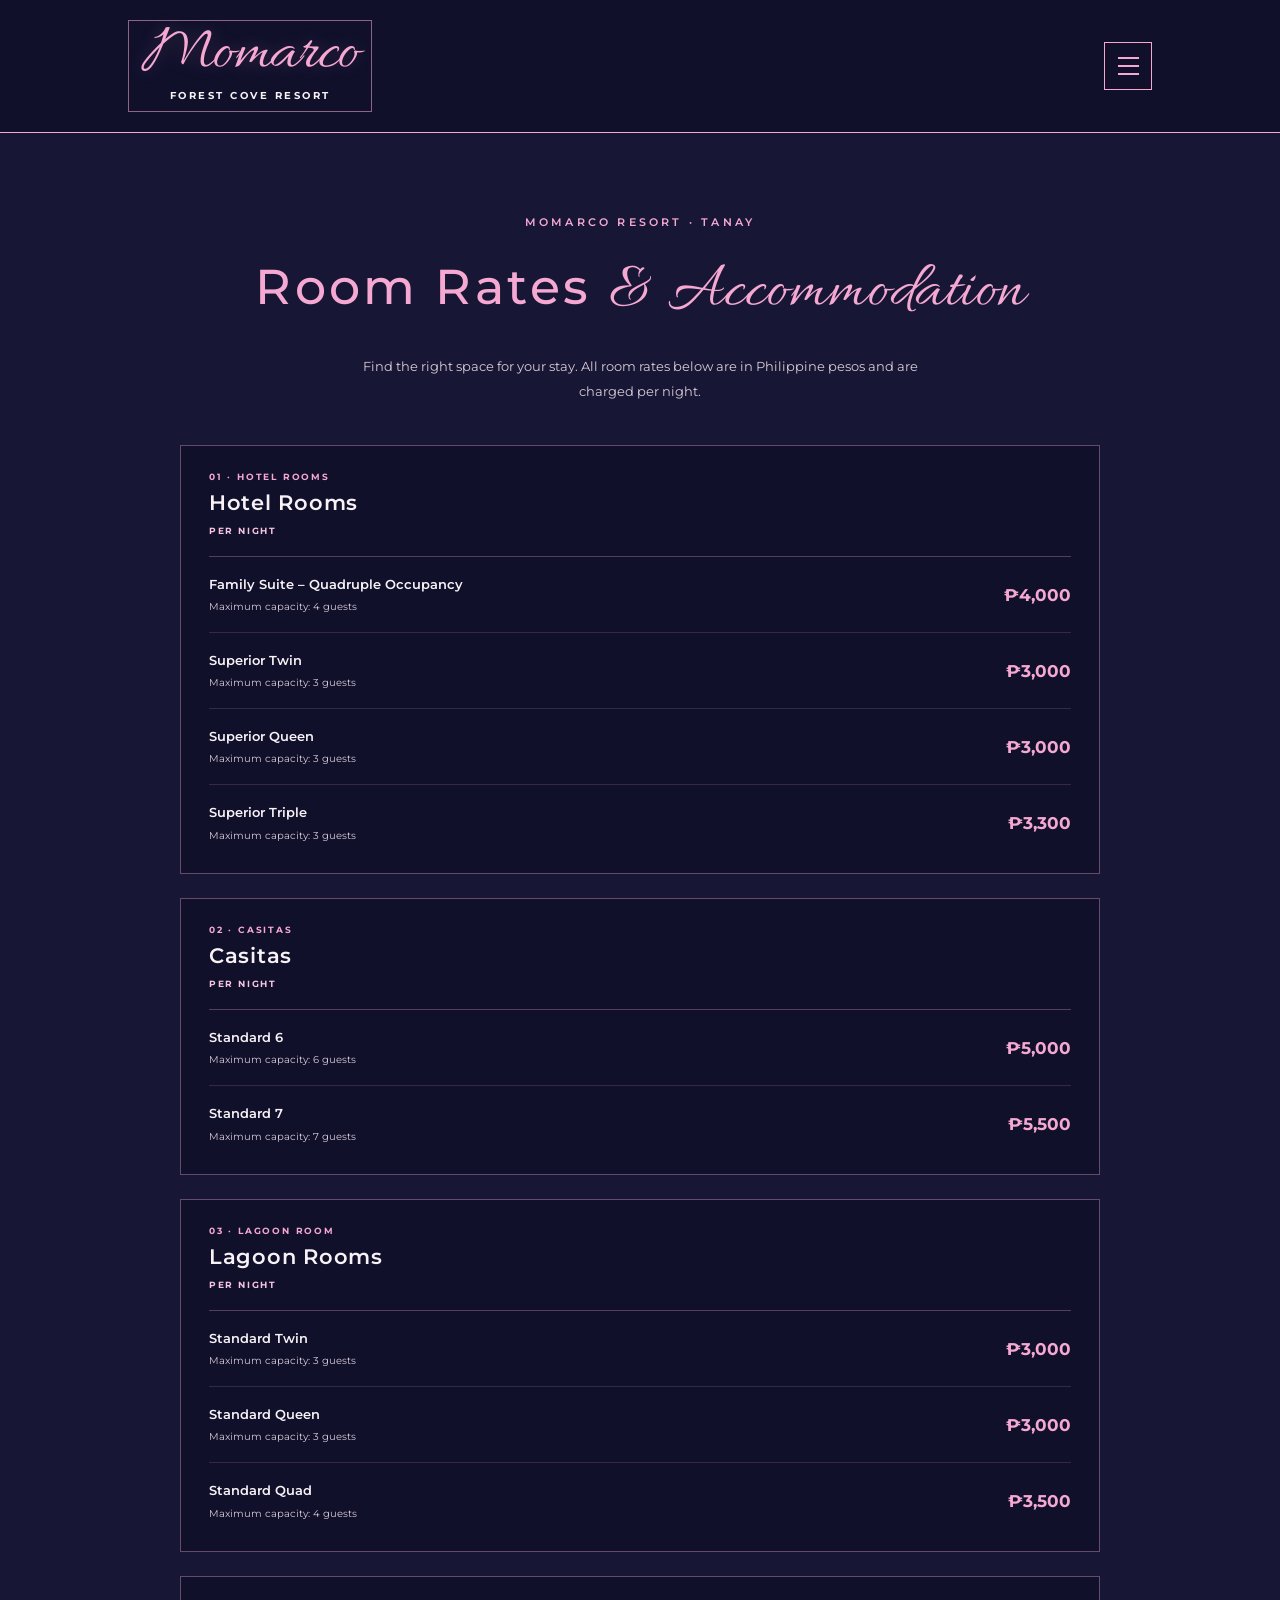
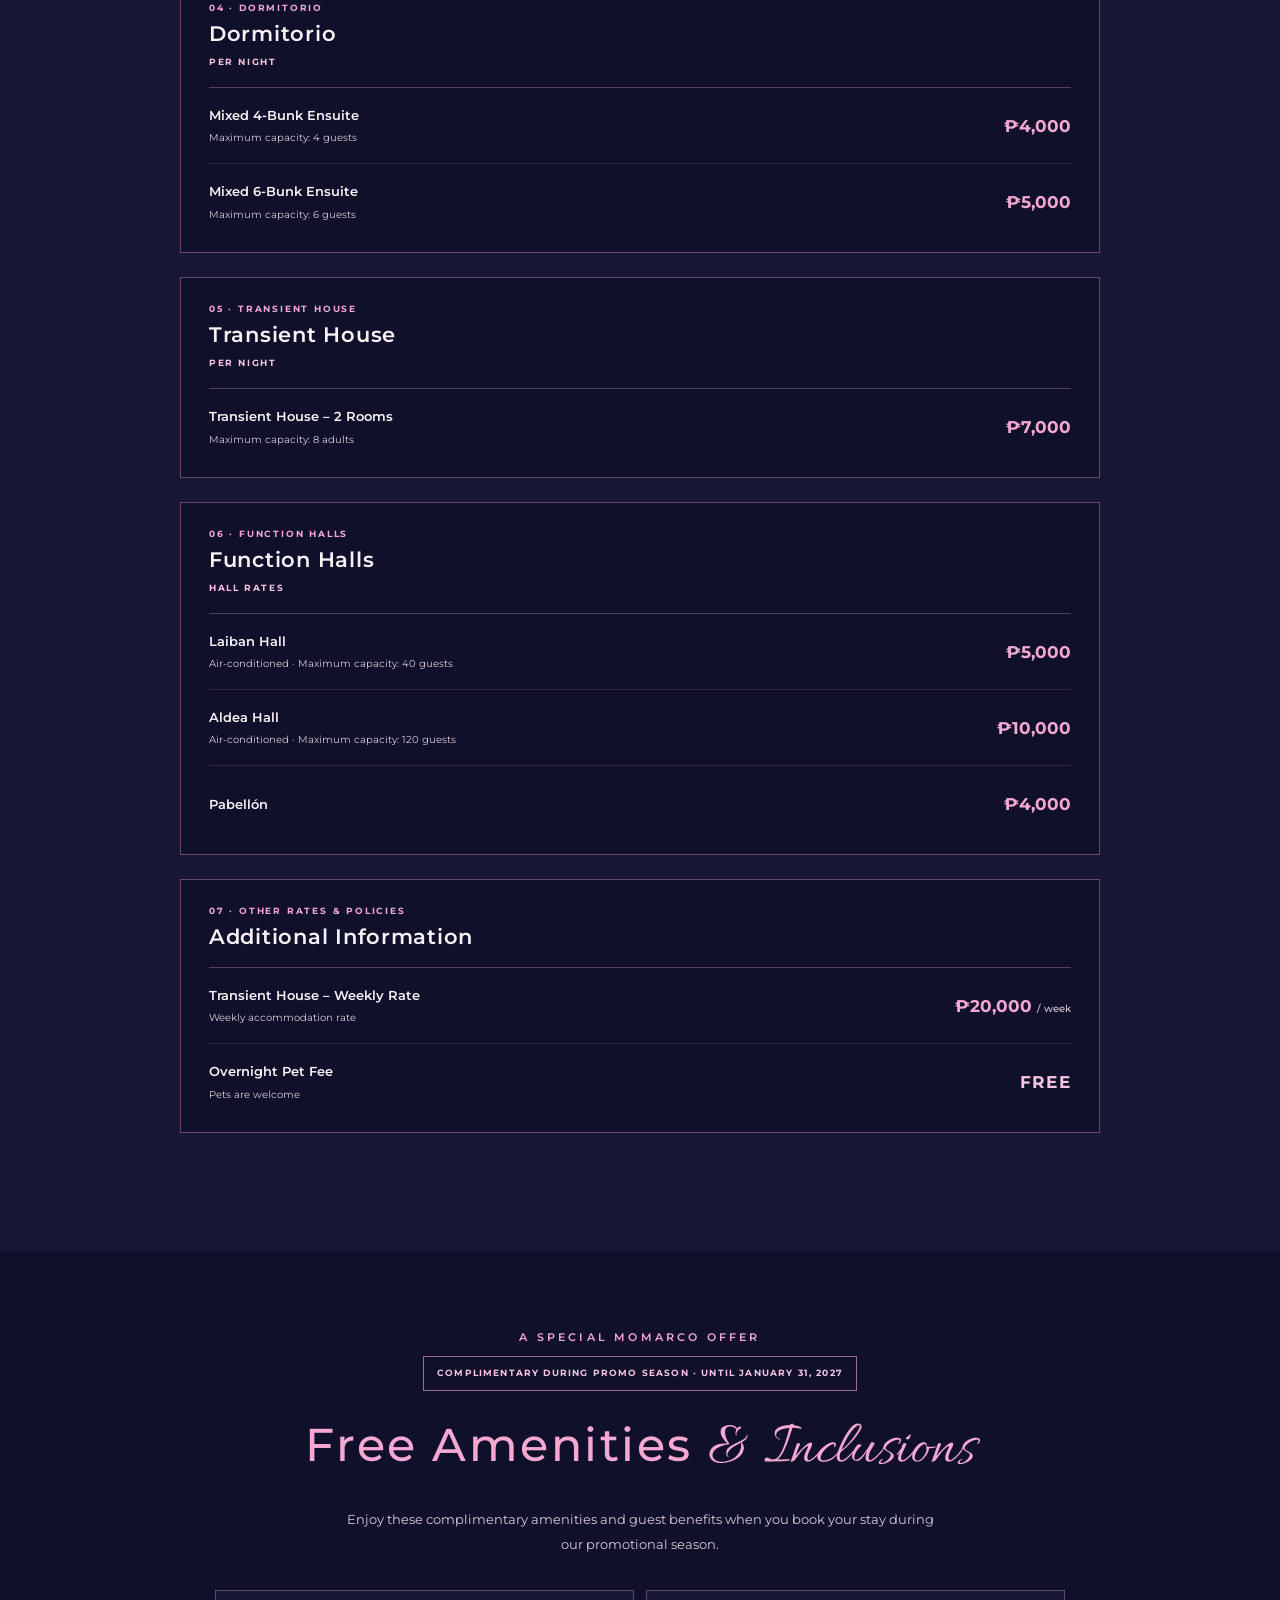
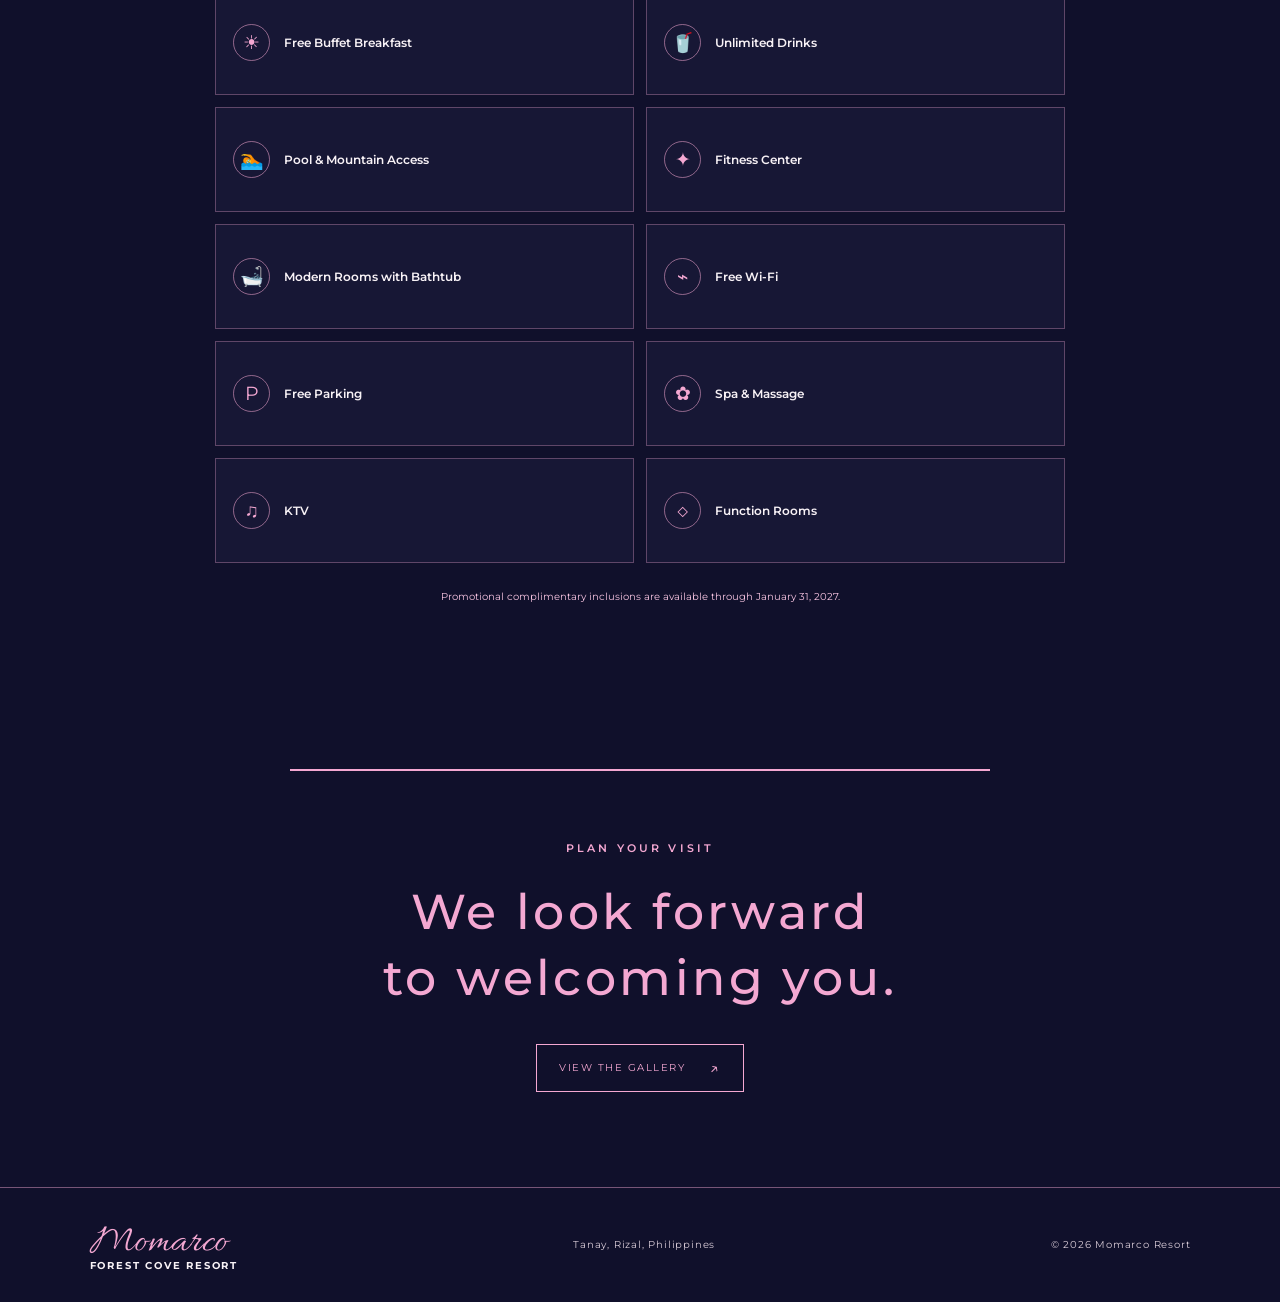
==== commit a09b7891: "Remove accommodation rates disclaimer" ====
--- a/accommodation.html
+++ b/accommodation.html
@@ -41,7 +41,6 @@
       <div class="rate-category"><div class="rate-category-heading"><p class="room-category">05 · TRANSIENT HOUSE</p><h3>Transient House</h3><span class="rate-period">PER NIGHT</span></div><div class="rate-list"><article class="rate-item"><div><h4>Transient House – 2 Rooms</h4><p>Maximum capacity: 8 adults</p></div><strong>₱7,000</strong></article></div></div>
       <div class="rate-category"><div class="rate-category-heading"><p class="room-category">06 · FUNCTION HALLS</p><h3>Function Halls</h3><span class="rate-period">HALL RATES</span></div><div class="rate-list"><article class="rate-item"><div><h4>Laiban Hall</h4><p>Air-conditioned · Maximum capacity: 40 guests</p></div><strong>₱5,000</strong></article><article class="rate-item"><div><h4>Aldea Hall</h4><p>Air-conditioned · Maximum capacity: 120 guests</p></div><strong>₱10,000</strong></article><article class="rate-item"><div><h4>Pabellón</h4></div><strong>₱4,000</strong></article></div></div>
       <div class="rate-category"><div class="rate-category-heading"><p class="room-category">07 · OTHER RATES &amp; POLICIES</p><h3>Additional Information</h3></div><div class="rate-list"><article class="rate-item"><div><h4>Transient House – Weekly Rate</h4><p>Weekly accommodation rate</p></div><strong>₱20,000 <small>/ week</small></strong></article><article class="rate-item"><div><h4>Overnight Pet Fee</h4><p>Pets are welcome</p></div><strong><span class="free-rate">FREE</span></strong></article></div></div>
-      <p class="rooms-note">Rates are shown in Philippine pesos (₱). Room rates are per night. Function hall rates are listed separately. Please contact the resort to confirm availability and booking details.</p>
     </section>
       <section class="amenities-section" id="free-amenities" aria-labelledby="amenities-title">
         <p class="location">A SPECIAL MOMARCO OFFER</p>
--- a/assets/css/style.css
+++ b/assets/css/style.css
@@ -132,4 +132,26 @@
   .rate-item h4 { font-size: 12px; }
   .rate-item p { max-width: 235px; font-size: 9px; }
   .rate-item > strong { font-size: 15px; }
-}+}
+
+/* Complimentary amenities promotion */
+.amenities-section { padding: 78px 7% 88px; text-align: center; background: var(--night); }
+.amenities-section > .location { margin-bottom: 12px; }
+.amenities-promo { display: inline-block; margin: 0 auto 20px; padding: 9px 13px; border: 1px solid rgba(244,168,210,.6); color: var(--pink-soft); font-size: 9px; font-weight: 700; letter-spacing: .13em; line-height: 1.6; }
+.amenities-section h2 { margin: 0; color: var(--pink); font-size: clamp(30px, 5.5vw, 46px); font-weight: 500; letter-spacing: .055em; }
+.amenities-section h2 span { font-family: "Allura", cursive; font-size: 1.35em; letter-spacing: 0; }
+.amenities-intro { max-width: 610px; margin: 18px auto 34px; color: var(--muted); font-size: 13px; line-height: 1.9; }
+.amenities-grid { display: grid; grid-template-columns: repeat(2, minmax(0, 1fr)); gap: 12px; max-width: 850px; margin: 0 auto; text-align: left; }
+.amenity-card { min-height: 105px; display: flex; align-items: center; gap: 14px; padding: 17px; background: var(--night-soft); border: 1px solid rgba(244,168,210,.32); }
+.amenity-card > span { width: 37px; height: 37px; flex: 0 0 37px; display: grid; place-items: center; border: 1px solid rgba(244,168,210,.55); border-radius: 50%; color: var(--pink); font-size: 19px; }
+.amenity-card h3 { margin: 0; color: var(--white); font-size: 12px; font-weight: 600; line-height: 1.6; }
+.amenities-footnote { margin: 25px auto 0; color: var(--pink-soft); font-size: 10px; line-height: 1.8; }
+@media (max-width: 600px) {
+  .amenities-section { padding: 62px 20px 70px; }
+  .amenities-promo { max-width: 100%; font-size: 8px; letter-spacing: .08em; }
+  .amenities-intro { margin: 15px auto 25px; font-size: 12px; }
+  .amenities-grid { gap: 9px; }
+  .amenity-card { min-height: 100px; flex-direction: column; align-items: flex-start; justify-content: center; gap: 9px; padding: 13px; }
+  .amenity-card > span { width: 32px; height: 32px; flex-basis: 32px; font-size: 16px; }
+  .amenity-card h3 { font-size: 10px; }
+}
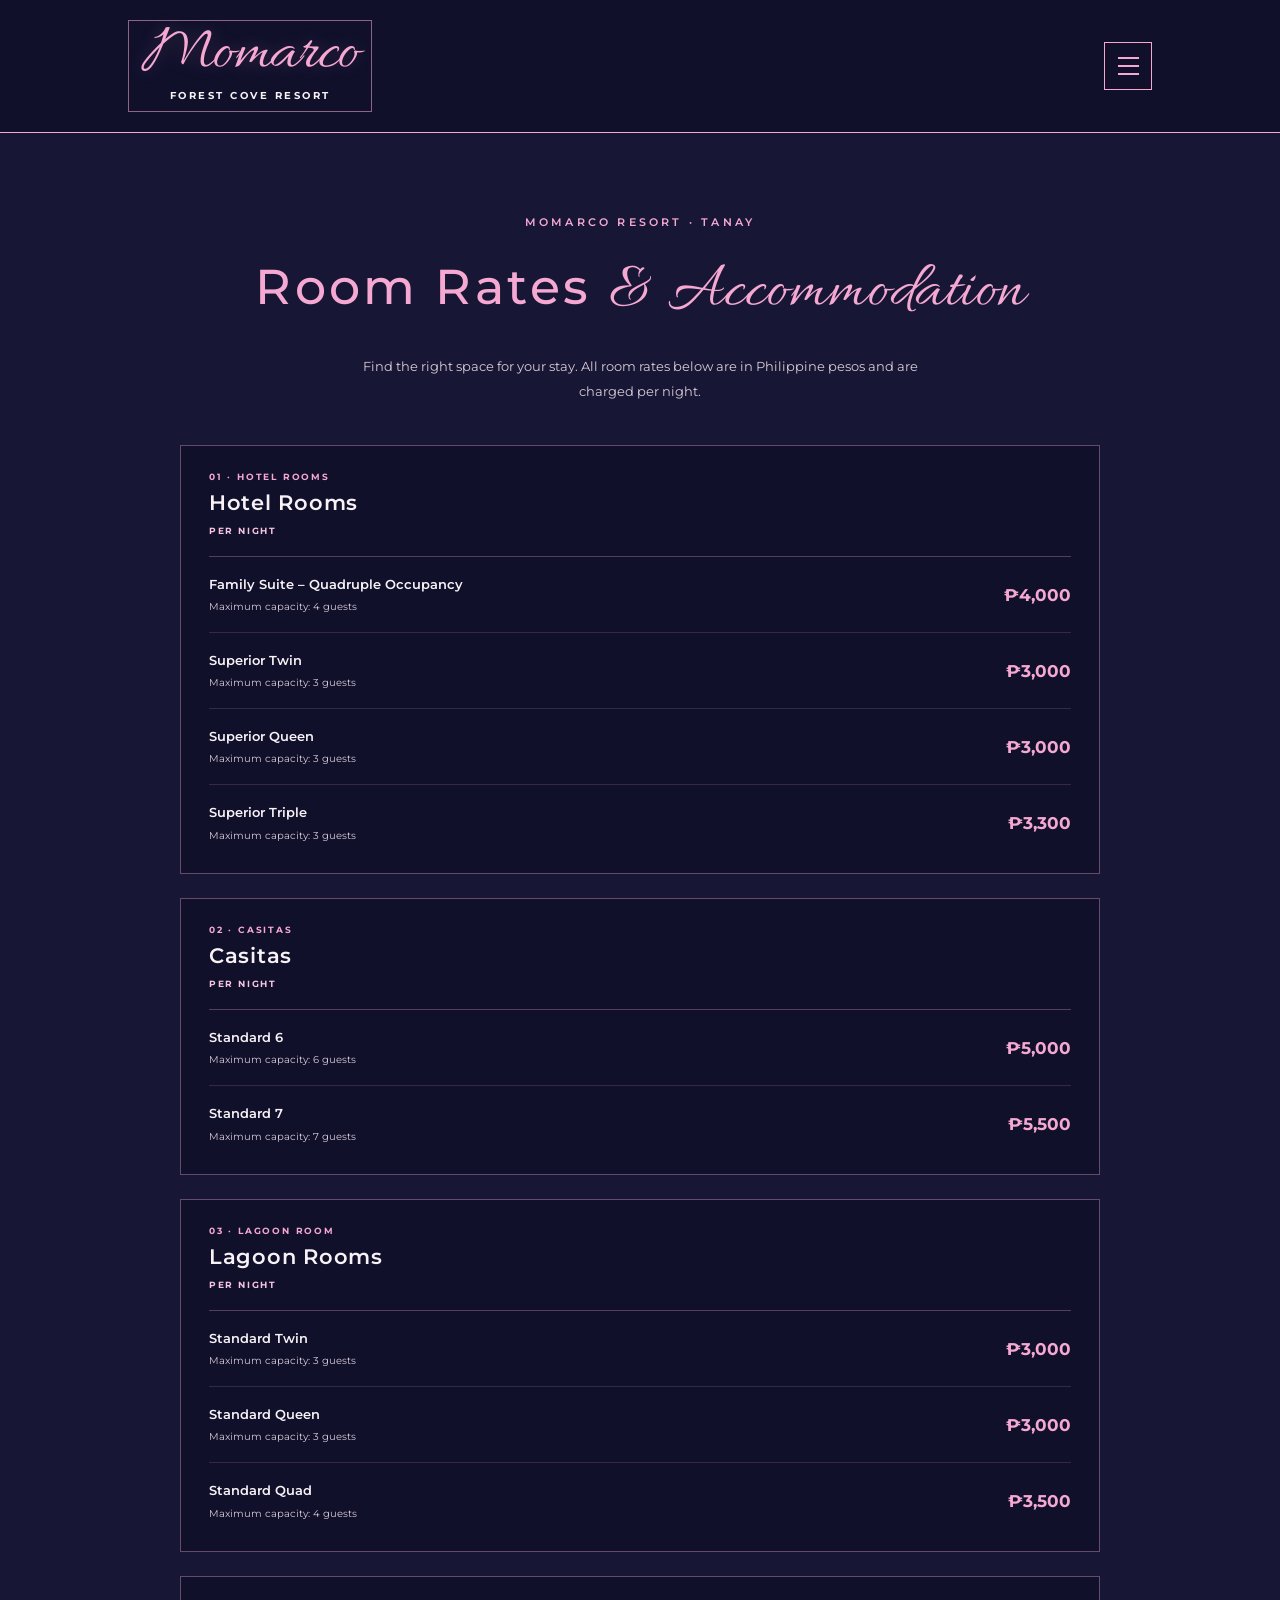
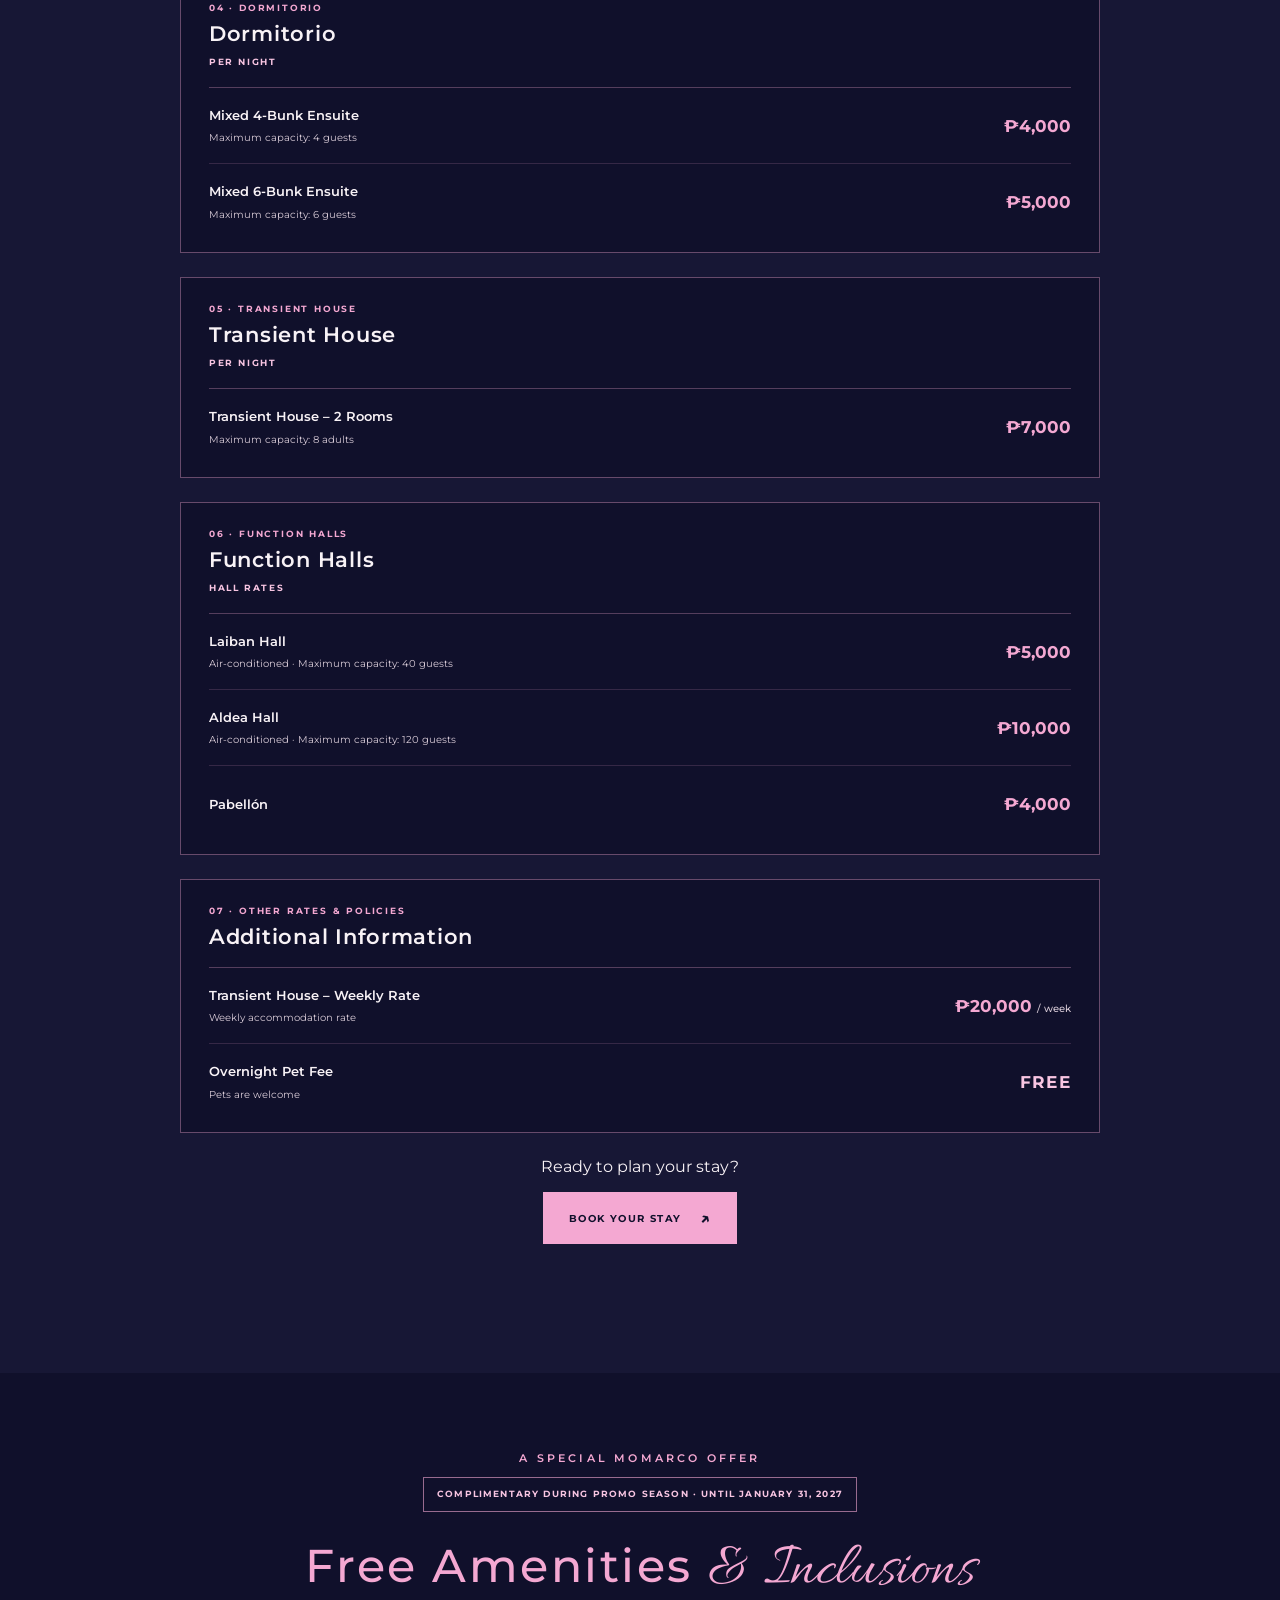
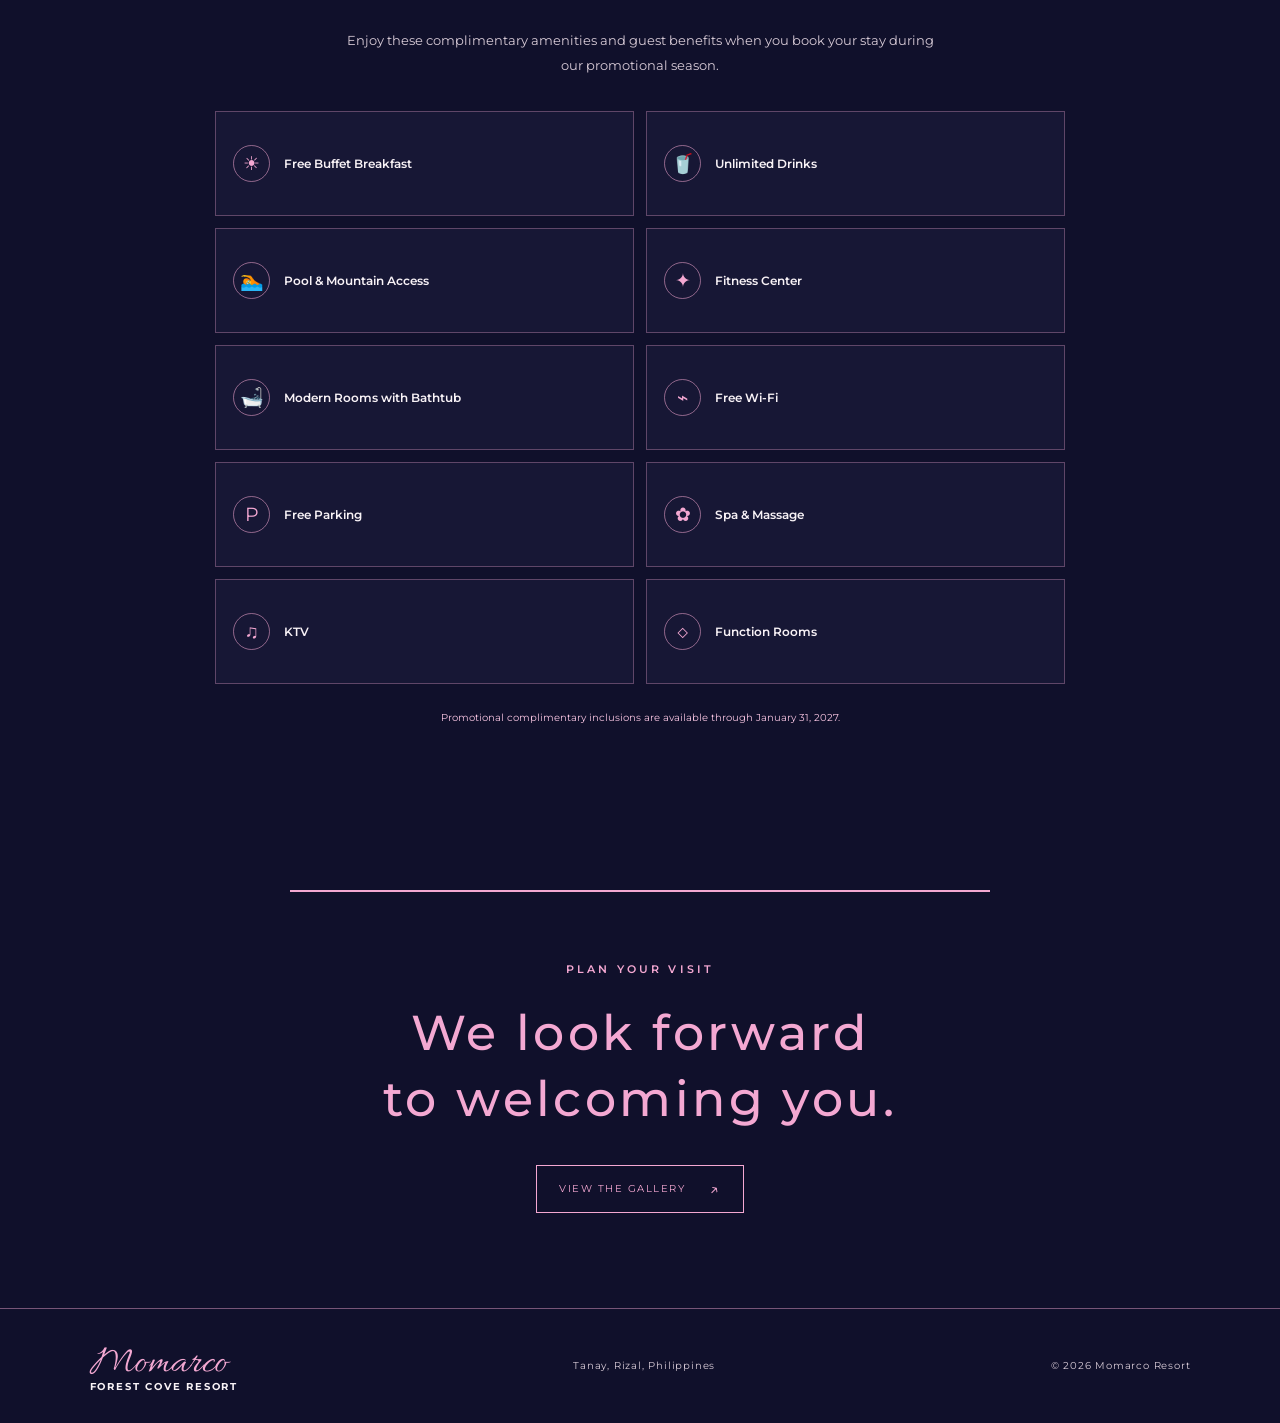
==== commit b833b111: "Add guest booking entry point" ====
--- a/accommodation.html
+++ b/accommodation.html
@@ -41,6 +41,7 @@
       <div class="rate-category"><div class="rate-category-heading"><p class="room-category">05 · TRANSIENT HOUSE</p><h3>Transient House</h3><span class="rate-period">PER NIGHT</span></div><div class="rate-list"><article class="rate-item"><div><h4>Transient House – 2 Rooms</h4><p>Maximum capacity: 8 adults</p></div><strong>₱7,000</strong></article></div></div>
       <div class="rate-category"><div class="rate-category-heading"><p class="room-category">06 · FUNCTION HALLS</p><h3>Function Halls</h3><span class="rate-period">HALL RATES</span></div><div class="rate-list"><article class="rate-item"><div><h4>Laiban Hall</h4><p>Air-conditioned · Maximum capacity: 40 guests</p></div><strong>₱5,000</strong></article><article class="rate-item"><div><h4>Aldea Hall</h4><p>Air-conditioned · Maximum capacity: 120 guests</p></div><strong>₱10,000</strong></article><article class="rate-item"><div><h4>Pabellón</h4></div><strong>₱4,000</strong></article></div></div>
       <div class="rate-category"><div class="rate-category-heading"><p class="room-category">07 · OTHER RATES &amp; POLICIES</p><h3>Additional Information</h3></div><div class="rate-list"><article class="rate-item"><div><h4>Transient House – Weekly Rate</h4><p>Weekly accommodation rate</p></div><strong>₱20,000 <small>/ week</small></strong></article><article class="rate-item"><div><h4>Overnight Pet Fee</h4><p>Pets are welcome</p></div><strong><span class="free-rate">FREE</span></strong></article></div></div>
+      <div class="booking-cta-wrap"><p>Ready to plan your stay?</p><a class="reservation-button" href="booking.html">BOOK YOUR STAY <span aria-hidden="true">↗</span></a></div>
     </section>
       <section class="amenities-section" id="free-amenities" aria-labelledby="amenities-title">
         <p class="location">A SPECIAL MOMARCO OFFER</p>
